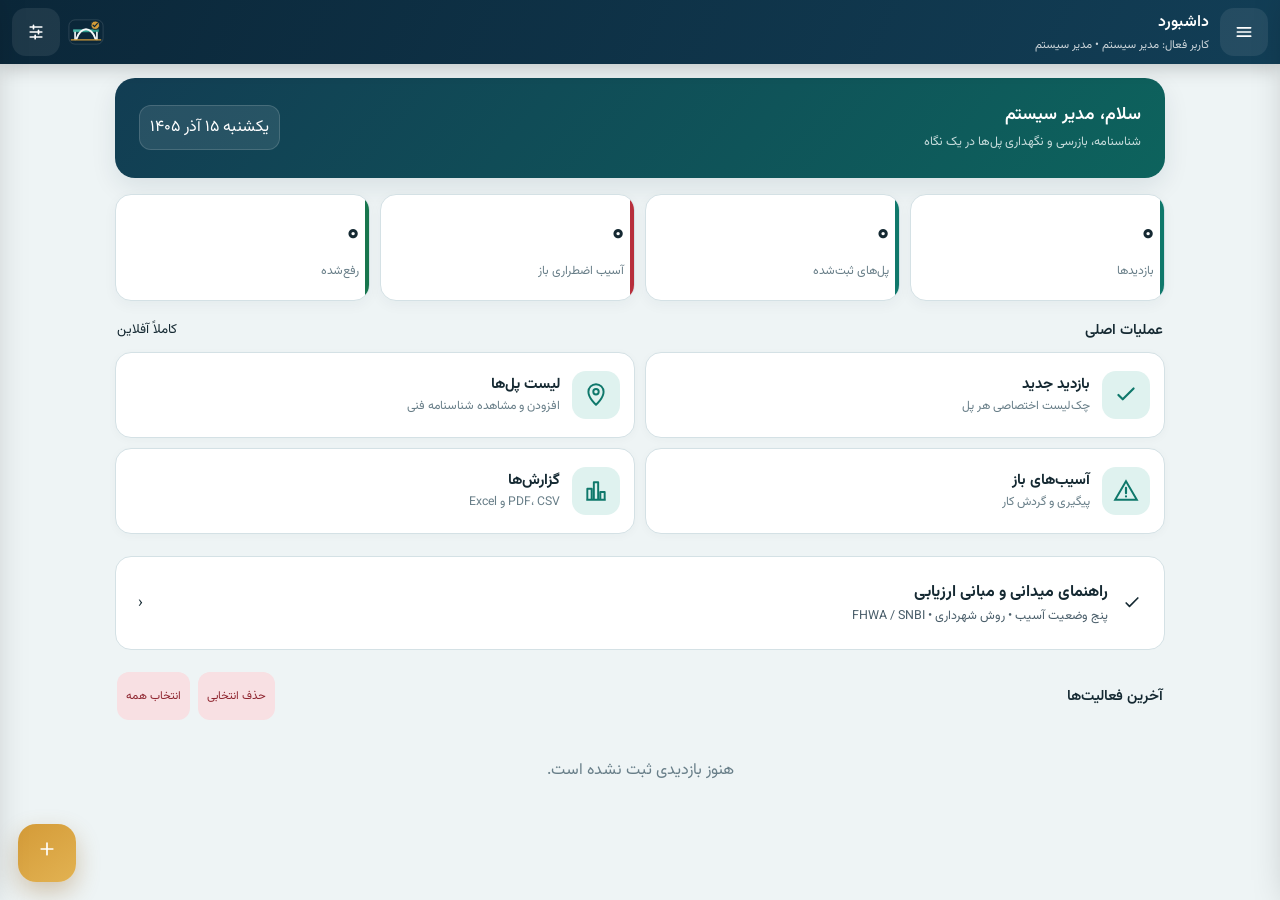
==== app/src/main/assets/index.html @ 645d4bb5 "Upgrade inspection scoring, preserve occurrence identity and add RTL engineering reports for v1.6.0" ====
<!doctype html>
<html lang="fa" dir="rtl">
<head>
<meta charset="utf-8"><meta name="viewport" content="width=device-width,initial-scale=1,viewport-fit=cover">
<meta http-equiv="Content-Security-Policy" content="default-src 'self' data: blob:; img-src 'self' data: blob: https://appassets.androidplatform.net; style-src 'self' 'unsafe-inline'; script-src 'self' 'unsafe-inline'; connect-src 'none'; object-src 'none'; base-uri 'none'; form-action 'none'">
<link rel="stylesheet" href="css/app.css">
<link rel="stylesheet" href="css/professional.css">
<title>بازرسی پل - Bridge Maintenance</title>

</head>
<body>
<div id="splash" aria-label="صفحه آغازین با پس‌زمینه پل ورسک"><div class="splash-inner"><img class="splash-logo" src="bridge_logo.svg" alt="نشان بازرسی پل"><div class="splash-title">سامانه نگهداری و بازرسی پل</div><div class="bridge-loader"></div><div class="powered">Powered By Daniyal Salimi</div><div class="powered-fa">دانیال سلیمی • سازنده و مالک نرم‌افزار</div></div></div>
<div class="app">
<header class="topbar"><button class="iconbtn" onclick="openDrawer('right')" aria-label="منوی اصلی"><svg class="ui-icon" aria-hidden="true"><use href="icons.svg#menu"></use></svg></button><div class="top-title"><b id="pageTitle">داشبورد</b><small id="activeUserLine">کاربر فعال: —</small></div><img class="logo-mini" src="bridge_logo.svg"><button class="iconbtn" onclick="openDrawer('left')" aria-label="ابزارها و تنظیمات"><svg class="ui-icon" aria-hidden="true"><use href="icons.svg#tools"></use></svg></button></header>
<main>
<section id="dashboard" class="page active">
 <div class="hero"><div class="hero-row"><div><h2 id="hello">سلام</h2><p>شناسنامه، بازرسی و نگهداری پل‌ها در یک نگاه</p></div><div class="date-chip" id="todayChip">—</div></div></div>
 <div class="grid4"><div class="stat"><div class="num" id="stIns">۰</div><small>بازدیدها</small></div><div class="stat"><div class="num" id="stBridges">۰</div><small>پل‌های ثبت‌شده</small></div><div class="stat danger"><div class="num" id="stCritical">۰</div><small>آسیب اضطراری باز</small></div><div class="stat ok"><div class="num" id="stResolved">۰</div><small>رفع‌شده</small></div></div>
 <div class="section-title"><h3>عملیات اصلی</h3><small>کاملاً آفلاین</small></div>
 <div class="quick">
  <button class="qcard" onclick="newInspection()"><div class="qicon"><svg class="ui-icon" aria-hidden="true"><use href="icons.svg#check"></use></svg></div><div><b>بازدید جدید</b><span>چک‌لیست اختصاصی هر پل</span></div></button>
  <button class="qcard" onclick="go('bridges')"><div class="qicon"><svg class="ui-icon" aria-hidden="true"><use href="icons.svg#pin"></use></svg></div><div><b>لیست پل‌ها</b><span>افزودن و مشاهده شناسنامه فنی</span></div></button>
  <button class="qcard" onclick="go('defects')"><div class="qicon"><svg class="ui-icon" aria-hidden="true"><use href="icons.svg#warning"></use></svg></div><div><b>آسیب‌های باز</b><span>پیگیری و گردش کار</span></div></button>
  <button class="qcard" onclick="go('reports')"><div class="qicon"><svg class="ui-icon" aria-hidden="true"><use href="icons.svg#chart"></use></svg></div><div><b>گزارش‌ها</b><span>PDF، CSV و Excel</span></div></button>
 </div>
 <button class="academy-entry" onclick="go('academy')"><svg class="ui-icon" aria-hidden="true"><use href="icons.svg#check"></use></svg><span><b>راهنمای میدانی و مبانی ارزیابی</b><small>پنج وضعیت آسیب • روش شهرداری • FHWA / SNBI</small></span><span aria-hidden="true">‹</span></button><div class="section-title"><h3>آخرین فعالیت‌ها</h3><div class="btnline"><button class="btn danger compact-btn" onclick="deleteSelected('recent')">حذف انتخابی</button><button class="btn danger compact-btn" onclick="selectAllRecords('recent')">انتخاب همه</button></div></div><div class="list" id="recentList"></div>
</section>

<section id="bridges" class="page"><div class="card"><div class="card-head"><b>لیست پل‌ها</b><span class="pill blue" id="bridgeCount">۰ پل</span></div><div class="card-body"><div class="searchbar"><input class="input" id="bridgeSearch" type="search" placeholder="جستجوی نام، کد، کاربری یا مشخصات فنی..." oninput="renderBridges()"><button class="btn primary" type="button" onclick="editBridge()">＋ افزودن پل</button><button class="btn" type="button" onclick="uploadBridgeFile()">آپلود فایل پل</button></div><div class="selection-bar"><button class="btn" onclick="selectAllRecords('bridges')">انتخاب همه</button><button class="btn danger" onclick="deleteSelected('bridges')">حذف انتخابی</button></div><div class="notice">فرم شناسنامه فنی دقیقاً از فایل «شناسنامه فنی پل - نشریه ۳۶۷» تولید شده و گزینه‌های منویی آن حفظ شده‌اند.</div></div></div><div id="bridgeList" class="bridge-list"></div></section>

<section id="bridgeForm" class="page"><div class="card"><div class="card-head"><b id="bridgeFormTitle">افزودن پل جدید</b><button class="btn" type="button" onclick="go('bridges')">بازگشت</button></div><div class="card-body"><div class="notice">سلول‌های منویی فایل مرجع به فهرست بازشو تبدیل شده‌اند. فیلدهای ستاره‌دار الزامی هستند.</div></div></div><div id="bridgeProfileSections"></div><details class="profile-section" open><summary><span>ثبت موقعیت پل</span><small>GPS یا ورود دستی</small></summary><div class="form-grid"><div class="field"><label>عرض جغرافیایی</label><input id="bridgeLatitude" type="number" step="any" inputmode="decimal" placeholder="35.689200"></div><div class="field"><label>طول جغرافیایی</label><input id="bridgeLongitude" type="number" step="any" inputmode="decimal" placeholder="51.389000"></div></div><div class="btnline"><button class="btn primary" type="button" onclick="captureBridgeLocation()">ثبت خودکار از GPS</button><button class="btn" type="button" onclick="clearBridgeLocation()">پاک کردن موقعیت</button></div><div id="bridgeLocationState" class="muted location-state">موقعیت ثبت نشده</div></details><div class="sticky-save"><button class="btn primary" type="button" onclick="saveBridge()">ذخیره شناسنامه پل</button><button class="btn" type="button" onclick="go('bridges')">انصراف</button></div></section>

<section id="inspectionForm" class="page">
 <div class="card"><div class="card-head"><b>مشخصات بازدید</b><span class="pill blue" id="inspectionNo">پیش‌نویس</span></div><div class="card-body">
  <div class="field bridge-selector-field"><label>انتخاب پل *</label><select id="inspectionBridge" onchange="handleInspectionBridgeChanged()"><option value="">— انتخاب پل —</option></select><small id="selectedBridgeSummary">ابتدا پل را انتخاب کنید تا چک‌لیست اختصاصی ساخته شود.</small></div>
  <div class="form-grid inspection-meta-grid">
   <div class="field"><label>تاریخ بازدید (شمسی)</label><button class="input" id="jdateBtn" onclick="openCalendar()">—</button><input type="hidden" id="gdate"></div>
   <div class="field"><label>نوع بازدید</label><select id="visitType"><option>بازدید چشمی مستمر</option><option>بازدید دوره‌ای شش‌ماهه خط و ابنیه</option><option>پس از خرابی</option><option>بازدید ویژه</option><option>بازدید روزانه</option></select></div>
   <div class="field"><label>شیفت</label><select id="shift"><option>روز</option><option>عصر</option><option>شب</option></select></div>
   <div class="field"><label>نام بازرس *</label><input id="inspectorName" type="text" maxlength="80" autocomplete="name" placeholder="نام و نام خانوادگی بازرس"></div>
  </div>
 </div></div>
 <div class="section-title"><h3>چک‌لیست تخصصی</h3><small>مشاهده، شواهد و ارزیابی قابل پیگیری</small></div>
 <div class="searchbar checklist-search"><div class="search-input-wrap"><svg class="ui-icon" aria-hidden="true"><use href="icons.svg#search"></use></svg><input class="input" id="checklistSearch" type="search" autocomplete="off" placeholder="جستجوی سریع عیب یا زیربخش..."></div><button class="btn" type="button" onclick="clearChecklistSearch()">پاک کردن</button></div><div class="checklist-tools"><button class="btn" type="button" onclick="markCurrentCategoryHealthy()">تأیید موارد سالم گروه باز</button><button class="btn" type="button" onclick="go('academy')">راهنمای ارزیابی</button></div><div id="inspectionValidation" class="callout urgent" tabindex="-1" role="alert" hidden></div><div id="checklistSearchState" class="muted checklist-search-state" aria-live="polite"></div><div id="scorePreview" aria-live="polite"></div><div id="checklistHost"></div>
 <details class="profile-section international-section"><summary><span>ارزیابی بین‌المللی FHWA / SNBI</span><small>۰ تا ۹ + تفسیر کیفی</small></summary><div class="card-body"><div class="callout">مستقل از امتیاز شهرداری؛ ثبت توسط ارزیاب و بر اساس شواهد. ارزیابی ناقص به‌عنوان سالم گزارش نمی‌شود.</div><div id="internationalForm"></div></div></details>
 <details class="profile-section"><summary><span>ارزیابی کمی عناصر؛ CS1 تا CS4</span><small>اختیاری • با مرجع عنصر</small></summary><div class="card-body"><p>مقدار کل و مقدار هر حالت را با یک واحد وارد کنید. چهار مقدار باید جمعاً برابر مقدار کل باشند.</p><div id="elementAssessments"></div><button class="btn" type="button" onclick="addElementAssessment()">افزودن عنصر</button></div></details>
 <div class="card"><div class="card-head"><b>نام و امضای بازرس</b></div><div class="card-body">
  <div class="notice">برای ثبت نهایی بازدید، نام دستی و امضای بازرس الزامی است.</div>
  <div class="btnline" style="margin-top:8px"><button class="btn primary" onclick="openSignature('inspector')"><svg class="ui-icon" aria-hidden="true"><use href="icons.svg#signature"></use></svg> ثبت امضای بازرس</button></div>
  <div class="btnline" style="margin-top:12px"><button class="btn primary" onclick="saveInspection(false)">ذخیره پیش‌نویس</button><button class="btn navy" onclick="saveInspection(true)">ثبت و نهایی‌سازی بازدید</button></div>
 </div></div>
</section>

<section id="drafts" class="page"><div class="searchbar"><input class="input" id="draftSearch" placeholder="جستجو در پیش‌نویس‌ها..." oninput="renderDrafts()"><button class="btn" onclick="selectAllRecords('drafts')">انتخاب همه</button><button class="btn danger" onclick="deleteSelected('drafts')">حذف</button></div><div id="draftList" class="list"></div></section>
<section id="inspections" class="page"><div class="searchbar"><input class="input" id="insSearch" placeholder="جستجو در بازدیدهای ثبت‌شده..." oninput="renderInspections()"><button class="btn" onclick="selectAllRecords('inspections')">انتخاب همه</button><button class="btn danger" onclick="deleteSelected('inspections')">حذف</button><button class="btn" onclick="exportHistoryZip()">ZIP سوابق</button></div><div id="inspectionList" class="list"></div></section>
<section id="defects" class="page"><div class="searchbar"><input class="input" id="defSearch" placeholder="جستجو در آسیب‌ها..." oninput="renderDefects()"><select id="defFilter" onchange="renderDefects()"><option value="open">باز</option><option value="critical">اضطراری</option><option value="all">همه</option></select><button class="btn" onclick="selectAllRecords('defects')">انتخاب همه</button><button class="btn danger" onclick="deleteSelected('defects')">حذف انتخابی</button></div><div id="defectList" class="list"></div></section>

<section id="reports" class="page"><div class="card"><div class="card-head"><b>گزارش‌های خروجی</b></div><div class="card-body"><div class="form-grid"><div class="field"><label>نوع بازه</label><select id="reportPeriod"><option value="day">روزانه</option><option value="month">ماهانه شمسی</option><option value="all">همه سوابق</option></select></div><div class="field"><label>تاریخ / ماه مبنا</label><button class="input" id="reportDateBtn" onclick="openCalendar('report')">—</button></div></div><div class="btnline" style="margin-top:10px"><button class="btn" onclick="exportReport('pdf')">PDF</button><button class="btn" onclick="exportReport('csv')">CSV</button><button class="btn" onclick="exportReport('xlsx')">Excel</button><button class="btn primary" onclick="exportReport('zip')">ZIP کامل</button></div><div class="notice" style="margin-top:12px">گزارش شامل شناسنامه، مشاهدات، امتیازها و پوشش بازرسی است. برای دریافت تصاویر همراه گزارش، ZIP کامل را انتخاب کنید. CSV قالب متنی است و اندازه و رنگ سلول ندارد.</div></div></div><div id="reportSummary"></div></section>
<section id="users" class="page"><div class="card"><div class="card-head"><b>کاربران و نقش‌ها</b><button class="btn" onclick="editUser()">＋ کاربر</button></div><div class="card-body"><div class="muted">نقش‌ها برای گردش کار محلی هستند؛ هیچ ادعای امنیت شبکه‌ای یا احراز هویت سروری ندارند.</div><div class="selection-bar"><button class="btn" onclick="selectAllRecords('users')">انتخاب همه</button><button class="btn danger" onclick="deleteSelected('users')">حذف انتخابی</button></div></div></div><div id="userList" class="list"></div></section>
<section id="master" class="page"><div class="card"><div class="card-head"><b>اطلاعات پایه و حدود فنی</b></div><div class="card-body"><div class="notice">آستانه‌های مهندسی فقط در صورت وجود منبع معتبر و تأیید سازمانی ثبت شوند. برنامه عدد فنی حدسی تولید نمی‌کند.</div><div id="masterList"></div></div></div></section>

<section id="academy" class="page"><div class="academy-hero"><span class="eyebrow">دفترچه همراه بازرس • ۱.۶.۰</span><h2>از مشاهده تا تصمیم آگاهانه</h2><p>راهنمای میدانی، معنای امتیازها و مستندات مهندسی؛ همیشه آفلاین در دسترس.</p></div><label class="academy-search">جستجو در راهنمای مهندسی<input id="academySearch" type="search" placeholder="مثلاً ع.ا.ب، ترک، امتیاز یا عکس" oninput="renderAcademy()"></label><div id="academyLessons"></div><details class="lesson"><summary><b>منابع و نسخه روش</b></summary><div class="lesson-body"><p>منبع محلی: VELAYAT.xlsx، برگه Ins. Form. روش نرم‌افزار: ۱.۶.۰. نشانی‌ها برای مراجعه و کنترل منبع ارائه شده‌اند؛ جزوه بدون اینترنت قابل استفاده است.</p><ul id="academyReferences"></ul></div></details></section>
<section id="guide" class="page">
 <div class="card"><div class="card-head"><b>راهنمای استفاده</b><span class="pill blue">راهنمای سریع و کامل</span></div><div class="card-body"><div class="notice">این راهنما برای کاربر تازه‌کار نوشته شده است. هر بخش را باز کنید؛ مراحل به ترتیب عملی توضیح داده شده‌اند.</div></div></div>
 <div class="guide-list">
  <details class="guide-item" open><summary>۱. شروع کار و کاربر فعال</summary><div><p>از منوی ابزارها وارد «کاربران و نقش‌ها» شوید. کاربر را بسازید، نقش او را تعیین کنید و با «فعال کردن» مشخص کنید ثبت‌های بعدی به نام چه کسی انجام شود.</p><p>قبل از اولین استفاده، از تنظیمات نام سازمان و واحد را کنترل کنید.</p></div></details>
  <details class="guide-item"><summary>۲. ثبت شناسنامه پل</summary><div><p>از «لیست پل‌ها» گزینه «افزودن پل» را بزنید. فیلدها و گزینه‌های بازشو از فایل شناسنامه فنی نشریه ۳۶۷ ساخته شده‌اند.</p><p>موقعیت پل را می‌توانید از GPS دستگاه بگیرید یا عرض و طول جغرافیایی را دستی وارد کنید.</p></div></details>
  <details class="guide-item"><summary>۳. ثبت بازدید جدید</summary><div><p>«بازدید جدید» را بزنید و در نخستین فیلد پل موردنظر را انتخاب کنید. چک‌لیست بر اساس کاربری، سیستم سازه‌ای، مصالح و اجزای ثبت‌شده همان پل ساخته می‌شود؛ انتخاب‌نکردن شدت به معنی بررسی‌نشدن است.</p><p>گروه‌های چک‌لیست در حالت پیش‌فرض بسته هستند. فلش هر گروه را بزنید تا باز یا بسته شود.</p></div></details>
  <details class="guide-item"><summary>۴. ثبت GPS محل خرابی</summary><div><p>در هر رخداد دکمه «ثبت لوکیشن» را بزنید. بار اول Android مجوز موقعیت مکانی می‌خواهد. برای دقت بهتر، Location/GPS گوشی روشن و فضای دید آسمان مناسب باشد.</p><p>برنامه طول و عرض جغرافیایی، دقت، زمان ثبت و منبع موقعیت را نگه می‌دارد. اگر دقت پایین باشد در همان کارت مشخص می‌شود؛ می‌توانید دوباره ثبت کنید یا لوکیشن را پاک کنید. مختصات دستی ساخته یا حدس زده نمی‌شود.</p></div></details>
  <details class="guide-item"><summary>۵. عکس‌ها و پیوست‌ها</summary><div><p>برای هر رخداد می‌توانید از دوربین عکس بگیرید یا تصویر موجود را انتخاب کنید. تصاویر هر رخداد مستقل‌اند. در خروجی ZIP، عکس‌ها بر اساس بازدید و کد رخداد دسته‌بندی می‌شوند.</p></div></details>
  <details class="guide-item"><summary>۶. نام و امضای بازرس</summary><div><p>نام و نام خانوادگی بازرس را دستی در فیلد «نام بازرس» وارد کنید؛ همین نام در مشخصات گزارش و پیوست امضا استفاده می‌شود و مستقل از نقش کاربر فعال است. سپس «امضای بازرس» را بزنید و روی کادر سفید امضا کنید. با «ثبت امضا»، تصویر PNG امضا با نام امضاکننده و تاریخ به بازدید پیوست می‌شود و در بسته ZIP داخل پوشه «امضا» قرار می‌گیرد.</p></div></details>
  <details class="guide-item"><summary>۷. پیش‌نویس و نهایی‌سازی</summary><div><p>برای ادامه در زمان دیگر «ذخیره پیش‌نویس» را بزنید. پیش‌نویس قابل ویرایش است. هنگام نهایی‌سازی، آسیب‌های دارای سطح بالاتر از «ندارد» وارد گردش کار پیگیری می‌شوند.</p><p>نام دستی و امضای بازرس برای ثبت نهایی الزامی‌اند. اقدام اصلاحی و مسئول آن بعداً و مستقل از فرم بازدید، در گردش کار آسیب ثبت می‌شود. نهایی‌سازی به‌صورت تراکنشی انجام می‌شود تا ثبت ناقص ایجاد نشود.</p></div></details>
  <details class="guide-item"><summary>۸. سوابق، عیوب و گردش کار</summary><div><p>در «سوابق بازدید» جزئیات هر بازدید، PDF و ZIP همان بازدید در دسترس است. در «عیوب و اقدامات اصلاحی» وضعیت عیب، مسئول، نتیجه تعمیر و عکس بعد از تعمیر را ثبت کنید.</p></div></details>
  <details class="guide-item"><summary>۹. گزارش PDF، Excel، CSV و ZIP</summary><div><p>در «گزارش‌ها» بازه روزانه، ماهانه یا همه سوابق را انتخاب کنید. صفحه/شیت اول «مشخصات گزارش» شامل نام گزارش، تاریخ، بازرس دستی، سازمان و شمار آسیب‌هاست؛ بخش بعد «مشخصات پل» و موقعیت GPS پل را نشان می‌دهد. ستون گزارش، بازرس و GPS پل در جدول چک‌لیست تکرار نمی‌شوند.</p><p>موارد چک‌لیست بر اساس گروه مرتب‌اند؛ نام گروه یک‌بار و موارد زیر آن نمایش داده می‌شوند. ZIP کامل علاوه بر گزارش‌ها، JSON پل‌ها و بازدیدها و پوشه‌های عکس و امضا را نگه می‌دارد. لینک نام تصویر در Excel به مسیر نسبی همان عکس در بسته ZIP اشاره می‌کند.</p></div></details>
  <details class="guide-item"><summary>۱۰. منطق چک‌لیست پویا</summary><div><p>برای پل راه، نوع روسازی ثبت‌شده تعیین می‌کند موارد آسفالتی، بتنی یا عمومی کدام‌اند. برای پل راه‌آهن، موارد ریل و هندسه خط نمایش داده می‌شوند؛ بالاست فقط برای خط بالاستی و بست مستقیم فقط برای خطِ متصل مستقیم به عرشه می‌آید.</p><p>وجود هر جزء نیز مستقل کنترل می‌شود؛ برای نمونه اگر نرده یا پیاده‌رو «وجود ندارد» باشد، موارد همان جزء حذف می‌شوند. خرابی‌های مصالح برای عضو مربوط ساخته می‌شوند؛ مانند خرابی بتن پایه و خرابی فولاد تیرها، بدون نمایش دستهٔ مصالح نامرتبط.</p></div></details>
  <details class="guide-item"><summary>۱۱. پشتیبان‌گیری و بازیابی</summary><div><p>در تنظیمات ← «داده و پشتیبان»، پشتیبان کامل بسازید. بسته شامل داده‌ها، کاربران، تنظیمات، بازدیدها، عکس‌ها و امضاهاست.</p><p>برای بازیابی، فایل ZIP را انتخاب کنید. برنامه قبل از تغییر داده‌ها، ساختار و checksumها را کنترل می‌کند، خلاصه نشان می‌دهد و یک پشتیبان ایمنی از وضعیت فعلی می‌سازد. در صورت خطا، داده فعلی نباید با بسته ناقص جایگزین شود.</p></div></details>
  <details class="guide-item"><summary>۱۲. تنظیمات ظاهر و حالت شب</summary><div><p>از «نمایش و ظاهر» حالت روز/شب، فونت‌ها، اندازه متن، تراکم، کنتراست و سایر گزینه‌ها را تنظیم کنید. اگر خوانایی اولویت دارد، پیش‌تنظیم «خوانایی بالا» مناسب است.</p></div></details>
  <details class="guide-item"><summary>۱۳. نکات ایمنی داده و خطایابی</summary><div><p>قبل از بازیابی یا تغییر عمده، یک Backup جدید بگیرید. اگر GPS پاسخ نداد، مجوز Location و روشن بودن سرویس موقعیت را بررسی کنید. اگر دوربین لغو شود، پیش‌نویس باید باقی بماند.</p><p>این برنامه آفلاین طراحی شده و دسترسی اینترنت زمان اجرا ندارد. چک‌لیست کمک‌یار بازرسی چشمی است و جایگزین قضاوت مهندس واجدصلاحیت، آزمایش تکمیلی یا دستورالعمل مصوب مالک پل نیست.</p></div></details>
 </div>
</section>
<section id="settings" class="page"><div class="settings-nav"><button onclick="showSettingsPanel('appearance')">نمایش و ظاهر</button><button onclick="showSettingsPanel('organization')">سازمان</button><button onclick="showSettingsPanel('data')">داده و پشتیبان</button><button onclick="showSettingsPanel('about')">درباره برنامه</button></div>
<div id="settingsAppearance" class="settings-panel active"><div class="card"><div class="card-head"><b>تنظیمات ظاهری</b><span class="pill blue">پیشنهادی</span></div><div class="card-body">
  <div class="form-grid">
   <div class="field"><label>حالت</label><select id="themeMode" data-appearance onchange="appearanceChanged()"><option value="day">روز</option><option value="night">شب</option></select></div>
   <div class="field"><label>پیش‌تنظیم</label><select id="appearancePreset" onchange="applyAppearancePreset(this.value)"><option value="recommended">پیشنهادی</option><option value="readable">خوانایی بالا</option><option value="compact">فشرده</option><option value="custom">سفارشی</option></select></div>
   <div class="field"><label>فونت متن عمومی</label><select id="fontMain" data-appearance onchange="appearanceChanged()"><option value="noto-sans">Noto Sans Arabic</option><option value="vazirmatn">Vazirmatn</option><option value="noto-naskh">Noto Naskh Arabic</option></select></div>
   <div class="field"><label>فونت عنوان‌ها</label><select id="fontTitle" data-appearance onchange="appearanceChanged()"><option value="noto-sans">Noto Sans Arabic</option><option value="vazirmatn">Vazirmatn</option><option value="noto-naskh">Noto Naskh Arabic</option></select></div>
   <div class="field"><label>فونت برچسب فیلدها</label><select id="fontLabel" data-appearance onchange="appearanceChanged()"><option value="noto-sans">Noto Sans Arabic</option><option value="vazirmatn">Vazirmatn</option><option value="noto-naskh">Noto Naskh Arabic</option></select></div>
   <div class="field"><label>فونت متن فیلدها</label><select id="fontInput" data-appearance onchange="appearanceChanged()"><option value="noto-sans">Noto Sans Arabic</option><option value="vazirmatn">Vazirmatn</option><option value="noto-naskh">Noto Naskh Arabic</option></select></div>
   <div class="field"><label>فونت جداول</label><select id="fontTable" data-appearance onchange="appearanceChanged()"><option value="noto-sans">Noto Sans Arabic</option><option value="vazirmatn">Vazirmatn</option><option value="noto-naskh">Noto Naskh Arabic</option></select></div>
   <div class="field"><label>اندازه متن</label><select id="textSize" data-appearance onchange="appearanceChanged()"><option value="xs">خیلی کوچک</option><option value="s">کوچک</option><option value="m">استاندارد</option><option value="l">بزرگ</option><option value="xl">خیلی بزرگ</option></select></div>
   <div class="field"><label>وزن متن عمومی</label><select id="bodyWeight" data-appearance onchange="appearanceChanged()"><option value="400">معمولی</option><option value="500">متوسط</option><option value="600">پررنگ</option></select></div>
   <div class="field"><label>وزن عنوان‌ها</label><select id="headingWeight" data-appearance onchange="appearanceChanged()"><option value="500">معمولی</option><option value="600">متوسط</option><option value="700">پررنگ</option></select></div>
   <div class="field"><label>تراکم رابط</label><select id="uiDensity" data-appearance onchange="appearanceChanged()"><option value="compact">فشرده</option><option value="standard">استاندارد</option><option value="large">درشت</option></select></div>
   <div class="field"><label>اندازه کنترل‌ها</label><select id="controlSize" data-appearance onchange="appearanceChanged()"><option value="standard">استاندارد</option><option value="large">درشت</option></select></div>
   <div class="field"><label>سبک گوشه‌ها</label><select id="cornerStyle" data-appearance onchange="appearanceChanged()"><option value="low">کم</option><option value="standard">استاندارد</option><option value="round">گرد</option></select></div>
   <div class="field"><label>انیمیشن رابط</label><select id="animationMode" data-appearance onchange="appearanceChanged()"><option value="full">کامل</option><option value="reduced">کاهش‌یافته</option><option value="off">خاموش</option></select></div>
   <div class="field"><label>کنتراست</label><select id="contrastMode" data-appearance onchange="appearanceChanged()"><option value="standard">استاندارد</option><option value="high">زیاد</option></select></div>
   <div class="field"><label>رنگ تأکیدی</label><select id="accentPalette" data-appearance onchange="appearanceChanged()"><option value="engineering-teal">فیروزه‌ای مهندسی</option><option value="blue">آبی</option><option value="green">سبز</option><option value="slate-blue">خاکستری-آبی</option></select></div>
   <div class="field"><label>اندازه برچسب نقشه</label><select id="mapLabelScale" data-appearance onchange="appearanceChanged()"><option value="0.9">کوچک</option><option value="1">استاندارد</option><option value="1.15">بزرگ</option></select></div>
  </div>
  <div class="appearance-preview" id="appearancePreview" aria-live="polite"><div class="preview-title">نمونه عنوان</div><p>نمونه متن عمومی برای بررسی خوانایی در محیط کار.</p><label>برچسب فیلد</label><input value="نمونه مقدار" readonly><div class="preview-actions"><button class="btn primary" type="button">دکمه نمونه</button><span class="severity-badge sev-critical">اضطراری</span></div></div>
  <div class="btnline"><button class="btn primary" type="button" onclick="saveSettings()">ذخیره تنظیمات</button><button class="btn" type="button" onclick="resetAppearance()">بازنشانی تنظیمات ظاهری</button></div>
 </div></div>
</div>
<div id="settingsOrganization" class="settings-panel"><div class="card"><div class="card-head"><b>سازمان</b></div><div class="card-body"><div class="field"><label>نام سازمان / اداره برای سربرگ گزارش</label><input id="orgName" value="شرکت مهندسین مشاور هگزا"></div><div class="field"><label>واحد / اداره کل</label><input id="unitName"></div><div class="field"><label>نمایش تاریخ میلادی در جزئیات</label><select id="showGregorian"><option value="yes">بله</option><option value="no">خیر</option></select></div><button class="btn primary" type="button" onclick="saveSettings()">ذخیره تنظیمات</button></div></div></div>
<div id="settingsData" class="settings-panel"><div class="card"><div class="card-head"><b>داده و پشتیبان</b></div><div class="card-body"><div class="muted">پشتیبان کامل شامل داده ساختاریافته و فایل‌های رسانه‌ای است. فایل پشتیبان ابتدا اعتبارسنجی و خلاصه می‌شود؛ پس از تأیید شما، یک پشتیبان ایمنی ساخته و بازیابی تراکنشی انجام می‌شود.</div><div class="btnline" style="margin-top:12px"><button class="btn" onclick="backupAll()">ایجاد پشتیبان کامل</button><button class="btn" onclick="restoreBackup()">بازیابی پشتیبان</button></div><div id="backupStatus" class="backup-status muted" aria-live="polite">برای اطمینان، پشتیبان‌ها را خارج از گوشی نیز نگهداری کنید.</div></div></div></div>
<div id="settingsAbout" class="settings-panel"><div class="card"><div class="card-head"><b>درباره برنامه و اطلاعات فنی</b></div><div class="card-body"><div class="about-owner"><b>Powered By Daniyal Salimi</b><span>طراحی و ساخت: دانیال سلیمی</span><small>حقوق انحصاری نرم‌افزار متعلق به سازنده است.</small></div><div class="divider"></div><div class="muted">نسخه آفلاین • بدون مجوز اینترنت • پایگاه داده محلی</div><div class="divider"></div><div id="appVersion" class="muted">—</div></div></div></div>
</section>
</main>
<button class="fab" onclick="newInspection()" aria-label="بازدید جدید"><svg class="ui-icon" aria-hidden="true"><use href="icons.svg#plus"></use></svg></button>
</div>

<div class="scrim" id="scrim" onclick="closeDrawers()"></div>
<aside class="drawer right" id="rightDrawer"><div class="drawer-head"><img src="bridge_logo.svg"><b>سامانه نگهداری و بازرسی پل</b><small id="drawerUser">کاربر فعال</small></div><div class="menu" id="mainMenu">
<button onclick="go('dashboard')"><span class="mi"><svg class="ui-icon" aria-hidden="true"><use href="icons.svg#home"></use></svg></span>داشبورد</button><button onclick="go('bridges')"><span class="mi"><svg class="ui-icon" aria-hidden="true"><use href="icons.svg#pin"></use></svg></span>لیست پل‌ها</button><button onclick="newInspection()"><span class="mi"><svg class="ui-icon" aria-hidden="true"><use href="icons.svg#check"></use></svg></span>بازدید جدید</button><button onclick="go('drafts')"><span class="mi"><svg class="ui-icon" aria-hidden="true"><use href="icons.svg#report"></use></svg></span>پیش‌نویس‌ها</button><button onclick="go('inspections')"><span class="mi"><svg class="ui-icon" aria-hidden="true"><use href="icons.svg#report"></use></svg></span>بازدیدهای ثبت‌شده</button><button onclick="go('defects')"><span class="mi"><svg class="ui-icon" aria-hidden="true"><use href="icons.svg#warning"></use></svg></span>آسیب‌ها و اقدامات اصلاحی</button><button onclick="go('reports')"><span class="mi"><svg class="ui-icon" aria-hidden="true"><use href="icons.svg#chart"></use></svg></span>گزارش‌ها</button></div></aside>
<aside class="drawer left" id="leftDrawer"><div class="drawer-head"><b>ابزارها و تنظیمات</b><small>مدیریت آفلاین سامانه</small></div><div class="menu"><button onclick="go('users')"><span class="mi"><svg class="ui-icon" aria-hidden="true"><use href="icons.svg#users"></use></svg></span>کاربران و نقش‌ها</button><button onclick="go('master')"><span class="mi"><svg class="ui-icon" aria-hidden="true"><use href="icons.svg#settings"></use></svg></span>اطلاعات پایه و حدود فنی</button><button onclick="go('settings')"><span class="mi"><svg class="ui-icon" aria-hidden="true"><use href="icons.svg#tools"></use></svg></span>تنظیمات</button><button onclick="go('academy')"><span class="mi"><svg class="ui-icon" aria-hidden="true"><use href="icons.svg#check"></use></svg></span>راهنمای میدانی و امتیازدهی</button><button onclick="go('guide')"><span class="mi"><svg class="ui-icon" aria-hidden="true"><use href="icons.svg#check"></use></svg></span>راهنمای استفاده</button><button onclick="backupAll()"><span class="mi"><svg class="ui-icon" aria-hidden="true"><use href="icons.svg#backup"></use></svg></span>پشتیبان‌گیری</button></div></aside>

<div class="modal" id="calendarModal"><div class="sheet" data-swipe-sheet="bottom"><div class="sheetbar"></div><div class="calendar-head"><button class="btn" onclick="calMove(-1)">‹</button><b id="calTitle">—</b><button class="btn" onclick="calMove(1)">›</button></div><div class="cal-grid" id="calGrid"></div><div class="btnline" style="margin-top:10px"><button class="btn" onclick="closeModal('calendarModal')">انصراف</button><button class="btn primary" onclick="calToday()">امروز</button></div></div></div>
<div class="modal" id="signatureModal"><div class="sheet" data-swipe-sheet="bottom"><div class="sheetbar"></div><h3>امضای دستی</h3><canvas id="signatureCanvas" class="signature"></canvas><div class="btnline" style="margin-top:10px"><button class="btn" onclick="clearSignature()">پاک کردن</button><button class="btn primary" onclick="saveSignature()">ثبت امضا</button></div></div></div>
<div class="modal" id="annotateModal"><div class="sheet" data-swipe-sheet="bottom"><div class="sheetbar"></div><h3>علامت‌گذاری روی تصویر</h3><canvas id="annotateCanvas" class="annotate"></canvas><div class="btnline" style="margin-top:10px"><button class="btn" onclick="closeModal('annotateModal')">انصراف</button><button class="btn primary" onclick="saveAnnotatedPhoto()">ذخیره تصویر</button></div></div></div>
<div class="modal" id="genericModal"><div class="sheet" data-swipe-sheet="bottom"><div class="sheetbar"></div><h3 id="genericTitle"></h3><div id="genericBody"></div><div id="genericActions" class="btnline" style="margin-top:12px"></div></div></div>
<div class="toast" id="toast"></div>

<script src="js/bridge.js"></script>
<script src="js/severity.js"></script>
<script src="js/search.js"></script>
<script src="data/bridge-profile-schema.js"></script>
<script src="data/municipal-catalog.js"></script>
<script src="js/scoring.js"></script>
<script src="data/bridge-checklists.js"></script>
<script src="js/locations.js"></script>
<script src="js/app-core.js"></script>
<script src="js/navigation.js"></script>
<script src="js/bridges.js"></script>
<script src="js/photos.js"></script>
<script src="js/reports.js"></script>
<script src="js/backup.js"></script>
<script src="js/appearance.js"></script>
<script src="js/gestures.js"></script>
<script src="js/engineering.js"></script>

</body></html>
---- app/src/main/assets/css/app.css ----
@font-face{font-family:"Noto Sans Arabic";src:url("../fonts/NotoSansArabic.ttf") format("truetype");font-weight:100 900;font-display:swap}
@font-face{font-family:"Vazirmatn";src:url("../fonts/Vazirmatn.ttf") format("truetype");font-weight:100 900;font-display:swap}
@font-face{font-family:"Noto Naskh Arabic";src:url("../fonts/NotoNaskhArabic.ttf") format("truetype");font-weight:400 700;font-display:swap}
:root{--bg:#eef4f5;--card:#fff;--text:#152932;--muted:#687e88;--line:#d4e1e5;--navy:#0b2739;--navy2:#123e56;--teal:#0f786b;--teal2:#22a08d;--gold:#d49b38;--red:#b72f3c;--orange:#cc6c27;--green:#17754d;--shadow:0 9px 26px #092b3b18;--font-main:"Noto Sans Arabic",Tahoma,Arial,sans-serif;--font-title:var(--font-main);--font-label:var(--font-main);--font-input:var(--font-main);--font-table:var(--font-main);--text-scale:1;--body-weight:400;--heading-weight:650;--density-scale:1;--control-min:48px;--radius-user:16px;--map-label-scale:1;--accent:var(--teal);--accent2:var(--teal2);--focus-ring:0 0 0 3px #22a08d35}
*{box-sizing:border-box;-webkit-tap-highlight-color:transparent}html,body{margin:0;width:100%;height:100%;overflow:hidden;background:var(--bg);color:var(--text);font-family:var(--font-main);font-size:calc(16px * var(--text-scale));font-weight:var(--body-weight);overscroll-behavior:none}button,input,select,textarea{font:inherit;color:inherit}button{cursor:pointer}h1,h2,h3,h4,.top-title b,.card-head b,.preview-title{font-family:var(--font-title);font-weight:var(--heading-weight)}
body[data-theme="night"],body.dark{--bg:#09151d;--card:#112630;--text:#eef5f6;--muted:#a5b6bd;--line:#294752;--navy:#061b28;--navy2:#103448;--teal:#36ad9d;--teal2:#5ec8b8;--shadow:0 10px 30px #0005}body[data-contrast="high"]{--muted:color-mix(in srgb,var(--text) 78%,var(--bg));--line:color-mix(in srgb,var(--text) 35%,var(--bg))}
#splash{position:fixed;inset:0;z-index:1000;display:flex;align-items:center;justify-content:center;background:#061725 url('../veresk_loading.jpg') center/cover no-repeat;transition:opacity .32s,visibility .32s}#splash:after{content:"";position:absolute;inset:0;background:linear-gradient(180deg,#06172580 0%,#0b344163 40%,#03121ee8 100%)}.splash-inner{position:relative;z-index:1;text-align:center;color:#fff;padding:28px 24px;border:1px solid #ffffff40;border-radius:26px;background:#071d2bb8;box-shadow:0 20px 55px #020b12aa;backdrop-filter:blur(5px)}.splash-logo{width:108px;height:90px;filter:drop-shadow(0 4px 12px #0008)}.splash-title{font-size:1.2rem;font-weight:800;margin-top:14px}.bridge-loader{width:210px;height:4px;background:#ffffff30;margin:22px auto 0;border-radius:5px;overflow:hidden}.bridge-loader:after{content:"";display:block;width:72px;height:100%;background:var(--gold);animation:bridge-progress 1.2s infinite ease-in-out}@keyframes bridge-progress{from{transform:translateX(210px)}to{transform:translateX(-72px)}}.powered{margin-top:18px;font:700 13px Arial,sans-serif;letter-spacing:.25px}.powered-fa{margin-top:7px;font-size:11px;color:#dbeaf0}.about-owner{display:grid;gap:6px;padding:15px;border-radius:16px;background:linear-gradient(135deg,#123e56,#1c7777);color:#fff}.about-owner b{font:700 15px Arial,sans-serif}.about-owner small{color:#d9edf0}
.app{height:100%;display:flex;flex-direction:column}.topbar{min-height:64px;background:linear-gradient(115deg,var(--navy),var(--navy2));color:#fff;display:flex;align-items:center;padding:8px max(12px,env(safe-area-inset-left));box-shadow:0 4px 18px #0003;z-index:20}.iconbtn{width:48px;height:48px;border:0;border-radius:14px;background:#ffffff14;color:#fff;display:grid;place-items:center}.top-title{flex:1;min-width:0;padding:0 11px}.top-title b{display:block}.top-title small{display:block;font-size:.72rem;opacity:.78;overflow:hidden;text-overflow:ellipsis;white-space:nowrap}.logo-mini{width:42px;height:42px;object-fit:contain;margin-inline:7px}main{flex:1;overflow:auto;padding:14px 14px calc(96px + env(safe-area-inset-bottom));scroll-behavior:smooth;touch-action:pan-y}.page{display:none}.page.active{display:block;animation:pageIn .2s ease}@keyframes pageIn{from{opacity:.25;transform:translateY(6px)}to{opacity:1;transform:none}}
.hero{background:linear-gradient(135deg,var(--navy2),var(--accent));color:#fff;border-radius:22px;padding:17px;box-shadow:var(--shadow)}.hero-row,.card-head,.section-title,.calendar-head,.region-profile-head{display:flex;align-items:center;justify-content:space-between;gap:10px}.hero h2{margin:0 0 4px;font-size:1.1rem}.hero p{margin:0;font-size:.78rem;opacity:.86}.date-chip{padding:8px 10px;border-radius:12px;background:#ffffff18;border:1px solid #ffffff25;white-space:nowrap}.grid4{display:grid;grid-template-columns:repeat(4,1fr);gap:9px;margin-top:12px}.stat{position:relative;overflow:hidden;background:var(--card);border:1px solid var(--line);border-radius:15px;padding:12px;box-shadow:0 4px 14px #082b3d0b}.stat:before{content:"";position:absolute;right:0;top:0;bottom:0;width:4px;background:var(--accent)}.stat.warn:before{background:var(--gold)}.stat.danger:before{background:var(--red)}.stat.ok:before{background:var(--green)}.stat .num{font-size:1.35rem;font-weight:850}.stat small,.muted{color:var(--muted);font-size:.75rem}.section-title{margin:17px 2px 9px}.section-title h3{margin:0;font-size:.92rem}.quick{display:grid;grid-template-columns:repeat(2,1fr);gap:10px}.qcard{border:1px solid var(--line);background:var(--card);color:var(--text);border-radius:var(--radius-user);padding:15px;display:flex;align-items:center;gap:12px;text-align:right;box-shadow:var(--shadow)}.qicon{width:48px;height:48px;flex:none;border-radius:14px;background:#dff2ef;color:var(--accent);display:grid;place-items:center}.qcard b{display:block}.qcard span{display:block;color:var(--muted);font-size:.72rem}.ui-icon{width:1.25em;height:1.25em;color:currentColor;vertical-align:-.18em}.qicon .ui-icon{width:26px;height:26px}.mi .ui-icon{width:21px;height:21px}
.card{background:var(--card);border:1px solid var(--line);border-radius:var(--radius-user);margin-bottom:12px;overflow:hidden;box-shadow:0 4px 18px #082b3d0c}.card-head{padding:13px 14px;border-bottom:1px solid var(--line)}.card-body{padding:calc(14px * var(--density-scale))}.form-grid{display:grid;grid-template-columns:1fr 1fr;gap:calc(10px * var(--density-scale))}.field{margin-bottom:calc(9px * var(--density-scale))}.field label,.appearance-preview label{display:block;font-family:var(--font-label);font-size:max(.72rem,11px);color:var(--muted);margin:0 2px 5px}.input,input,select,textarea{width:100%;min-height:var(--control-min);border:1px solid var(--line);background:var(--card);border-radius:12px;padding:10px 11px;outline:none;font-family:var(--font-input)}textarea{min-height:80px;resize:vertical}.input:focus,input:focus,select:focus,textarea:focus{border-color:var(--accent2);box-shadow:var(--focus-ring)}.btn{min-height:48px;border:0;border-radius:12px;padding:10px 14px;background:#e5edef;color:var(--text)}.btn.primary{background:linear-gradient(135deg,var(--accent),var(--accent2));color:#fff}.btn.navy{background:var(--navy2);color:#fff}.btn.danger{background:#f8e0e3;color:#8f2630}.btn.gold{background:#fff0ce;color:#795700}.btnline{display:flex;gap:8px;flex-wrap:wrap}.full{width:100%}.notice{padding:11px 12px;border:1px solid color-mix(in srgb,var(--gold) 55%,var(--line));background:color-mix(in srgb,var(--gold) 12%,var(--card));border-radius:12px;font-size:.78rem;line-height:1.8}.divider{height:1px;background:var(--line);margin:12px 0}
.list{display:grid;gap:8px}.listitem,.rolebox{background:var(--card);border:1px solid var(--line);border-radius:14px;padding:11px}.listitem{display:flex;align-items:center;gap:10px}.listmain{flex:1;min-width:0}.listmain b{display:block;overflow:hidden;text-overflow:ellipsis;white-space:nowrap;font-size:.85rem}.listmain small{font-size:.72rem;color:var(--muted)}.pill,.severity-badge{display:inline-block;border-radius:999px;padding:4px 8px;border:1px solid var(--line);font-size:.68rem}.pill.blue{background:#e4eef7;color:#25577d}.pill.red,.sev-critical{background:#fbe4e7;color:#982a35;border-color:#e8adb4}.pill.green,.sev-normal{background:#e2f3e9;color:#176b47}.pill.gold,.sev-mild{background:#fff0d3;color:#7e5b00}.sev-medium{background:#fff0df;color:#9a531b}.sev-severe{background:#fbe4da;color:#a84d27}.empty{text-align:center;color:var(--muted);padding:28px 12px}.searchbar{display:flex;gap:8px;margin-bottom:10px}.searchbar .input{flex:1}.search-input-wrap{position:relative;display:flex;align-items:center;flex:1;min-width:0}.search-input-wrap>.ui-icon{position:absolute;right:12px;z-index:1;color:var(--muted);pointer-events:none}.search-input-wrap>.input{padding-right:40px}.checklist-search{position:sticky;top:-2px;z-index:8;background:var(--bg);padding-block:6px}.checklist-search-state{min-height:1.2em;margin:-5px 4px 8px}
.drawer{position:fixed;top:0;bottom:0;width:min(84vw,340px);background:var(--card);z-index:100;box-shadow:0 0 40px #0005;transition:transform .26s cubic-bezier(.2,.8,.2,1);overflow:auto;will-change:transform}.drawer.right{right:0;transform:translateX(105%)}.drawer.left{left:0;transform:translateX(-105%)}.drawer.open{transform:none}.scrim{position:fixed;inset:0;z-index:90;background:#06131f88;opacity:0;pointer-events:none;transition:opacity .2s}.scrim.open{opacity:1;pointer-events:auto}.drawer-head{background:linear-gradient(140deg,var(--navy),var(--navy2));color:#fff;padding:24px 16px 16px}.drawer-head img{width:62px}.drawer-head b,.drawer-head small{display:block}.drawer-head small{opacity:.75}.menu{padding:9px}.menu button{width:100%;min-height:48px;border:0;border-radius:11px;background:transparent;color:var(--text);text-align:right;padding:11px;display:flex;align-items:center;gap:9px}.menu button:active,.menu button.active{background:#deefec;color:var(--accent)}.mi{width:27px;display:grid;place-items:center}.fab{position:fixed;left:max(18px,env(safe-area-inset-left));bottom:max(18px,env(safe-area-inset-bottom));width:58px;height:58px;border:0;border-radius:18px;background:linear-gradient(145deg,var(--gold),#e2b252);color:#fff;box-shadow:0 10px 24px #95622055;z-index:30}
.modal{position:fixed;top:var(--bridge-viewport-top,0px);right:0;bottom:auto;left:0;height:var(--bridge-viewport-height,100vh);z-index:300;background:#06131faa;display:none;align-items:flex-end;justify-content:center}.modal.open{display:flex}.sheet{width:100%;max-width:720px;max-height:92%;overflow:auto;background:var(--card);border-radius:24px 24px 0 0;padding:16px;will-change:transform}.sheetbar{width:54px;height:5px;background:var(--line);border-radius:4px;margin:0 auto 14px;touch-action:none}.toast{position:fixed;z-index:1200;left:50%;bottom:90px;transform:translate(-50%,20px);opacity:0;pointer-events:none;background:#102935;color:#fff;border-radius:12px;padding:10px 14px;transition:.2s;max-width:85vw}.toast.show{opacity:1;transform:translate(-50%,0)}.signature,.annotate{width:100%;height:220px;background:#fff;border:1px solid #b7c8cf;border-radius:12px;touch-action:none}
.cal-grid{display:grid;grid-template-columns:repeat(7,1fr);gap:5px;direction:rtl}.calendar-head{direction:rtl}.dow,.day{text-align:center;padding:8px 3px}.dow{font-size:.7rem;color:var(--muted)}.day{border-radius:9px}.day.today{box-shadow:inset 0 0 0 1px var(--accent)}.day.sel{background:var(--accent);color:#fff}.tabs,.settings-nav{display:flex;gap:7px;overflow:auto;margin-bottom:10px}.tab,.settings-nav button{min-height:48px;white-space:nowrap;border:1px solid var(--line);background:var(--card);color:var(--muted);border-radius:999px;padding:8px 12px}.tab.active,.settings-nav button.active{background:var(--navy2);color:#fff}.settings-panel{display:none}.settings-panel.active{display:block}.appearance-preview{border:1px solid var(--line);background:var(--bg);padding:13px;border-radius:var(--radius-user);margin:8px 0 13px}.preview-actions{display:flex;align-items:center;gap:9px;flex-wrap:wrap}
.checkcat{margin-bottom:12px;border:1px solid var(--line);border-radius:12px;overflow:hidden;background:var(--card)}.checkcat-title{width:100%;min-height:52px;padding:11px 12px;background:color-mix(in srgb,var(--accent) 8%,var(--card));border:0;color:var(--text);font-weight:750;display:flex;align-items:center;justify-content:space-between;gap:10px;text-align:right}.checkcat-title-main,.checkcat-meta{display:flex;align-items:center;gap:8px}.checkcat-title-main{min-width:0}.checkcat-title-main>span:last-child{overflow:hidden;text-overflow:ellipsis;white-space:nowrap}.checkcat-meta{flex:none;color:var(--muted)}.checkcat-chevron{width:34px;height:34px;border-radius:9px;display:grid;place-items:center;font-size:1.35rem;line-height:1;background:color-mix(in srgb,var(--accent) 10%,var(--card));color:var(--accent)}.category-code{direction:ltr;display:inline-flex;min-width:34px;justify-content:center}.checkcat-body[hidden]{display:none}.checkcat:not(.collapsed) .checkcat-title{border-bottom:1px solid var(--line)}.checkitem{border-bottom:1px solid var(--line);padding:10px}.checkitem:last-child{border-bottom:0}.checkitem h4{margin:0 0 8px}.itemrow{display:grid;grid-template-columns:1.1fr .7fr .8fr;gap:7px}.itemrow.qualitative-only{grid-template-columns:1.25fr 1fr}.severity-group{display:flex;gap:5px;flex-wrap:wrap}.sev-choice{min-width:48px;min-height:48px;border:1px solid var(--line);border-radius:11px;background:var(--card);padding:5px 7px}.sev-choice.selected{box-shadow:inset 0 0 0 2px currentColor;font-weight:800}
.photo-grid{display:grid;grid-template-columns:repeat(auto-fill,minmax(120px,1fr));gap:8px}.photo,.item-photo{position:relative;border:1px solid var(--line);border-radius:12px;overflow:hidden;background:var(--bg)}.photo img,.item-photo img{display:block;width:100%;height:120px;object-fit:cover}.photo-name{font-size:.66rem;line-height:1.5;padding:5px;overflow-wrap:anywhere}.photo button,.item-photo button,.photo-mini-btn{min-width:48px;min-height:48px}.photo-actions{display:flex;gap:5px;padding:5px}.photo-actions .btn{flex:1;min-width:0;padding:7px;font-size:.7rem}
.image-viewer{position:fixed;inset:0;z-index:3000;background:#000e;display:none;align-items:center;justify-content:center;touch-action:none}.image-viewer.open{display:flex}.image-viewer-stage{width:100%;height:100%;display:flex;align-items:center;justify-content:center;overflow:hidden;touch-action:none}.image-viewer-stage img{max-width:96vw;max-height:88vh;object-fit:contain;transform-origin:center;will-change:transform}.image-viewer-close{position:absolute;z-index:2;top:max(12px,env(safe-area-inset-top));left:14px;width:48px;height:48px;border:0;border-radius:50%;font-size:30px}.image-viewer-caption{position:absolute;bottom:max(12px,env(safe-area-inset-bottom));inset-inline:16px;background:#000a;color:#fff;padding:9px 11px;border-radius:10px;text-align:center}
body[data-animation="reduced"] *,body[data-animation="reduced"] *:before,body[data-animation="reduced"] *:after{animation-duration:.08s!important;transition-duration:.08s!important;scroll-behavior:auto!important}body[data-animation="off"] *,body[data-animation="off"] *:before,body[data-animation="off"] *:after{animation:none!important;transition:none!important;scroll-behavior:auto!important}@media(prefers-reduced-motion:reduce){*,*:before,*:after{animation-duration:.01ms!important;animation-iteration-count:1!important;transition-duration:.01ms!important;scroll-behavior:auto!important}}
@media(max-width:620px){.grid4{grid-template-columns:repeat(2,1fr)}.form-grid{grid-template-columns:1fr}.itemrow{grid-template-columns:1fr}.top-title small{white-space:normal}}@media(max-width:390px){main{padding-inline:10px}.quick{grid-template-columns:1fr}}

.checkitem-title{display:flex;align-items:center;justify-content:space-between;gap:10px;margin-bottom:8px}.checkitem-title h4{margin:0;display:flex;align-items:center;gap:7px}.item-base-code,.occurrence-code{display:inline-flex;align-items:center;justify-content:center;min-width:42px;min-height:32px;border-radius:9px;background:color-mix(in srgb,var(--accent) 12%,var(--card));border:1px solid color-mix(in srgb,var(--accent) 25%,var(--line));font-weight:800;direction:ltr}.occurrence-add{min-width:48px;min-height:48px;border:1px solid var(--accent);border-radius:12px;background:var(--card);color:var(--accent);font-size:1.5rem;font-weight:800}.occurrences{display:grid;gap:10px}.item-occurrence{border:1px dashed color-mix(in srgb,var(--accent) 25%,var(--line));border-radius:12px;padding:10px;background:color-mix(in srgb,var(--card) 96%,var(--accent))}.occurrence-head{display:flex;align-items:center;gap:8px;margin-bottom:8px}.occurrence-head .muted{flex:1}.occurrence-remove{margin-inline-start:auto}.occurrence-km{display:grid;grid-template-columns:1fr 1fr;gap:7px;margin-bottom:8px}.occurrence-km input{width:100%}@media(max-width:620px){.occurrence-km{grid-template-columns:1fr}}

/* V6.2 accessibility, severity and GPS occurrence states */
.sev-choice{color:var(--text);background:var(--card);border-color:var(--line);box-shadow:none;font-weight:600}
.sev-choice.selected{font-weight:850;background:var(--card);box-shadow:inset 0 0 0 2px currentColor}
.sev-choice.selected.sev-normal{color:#19764e;border-color:#19764e;background:color-mix(in srgb,#19764e 10%,var(--card))}
.sev-choice.selected.sev-mild{color:#9a7600;border-color:#d4a900;background:color-mix(in srgb,#f2c400 13%,var(--card))}
.sev-choice.selected.sev-medium{color:#c65f00;border-color:#e97800;background:color-mix(in srgb,#ef7d00 11%,var(--card))}
.sev-choice.selected.sev-severe{color:#bd2828;border-color:#d43b3b;background:color-mix(in srgb,#d43b3b 10%,var(--card))}
.sev-choice.selected.sev-critical{color:#b42318;border-color:#d04437;background:color-mix(in srgb,#d04437 11%,var(--card))}
.severity-badge.sev-normal{background:#e2f3e9;color:#176b47;border-color:#afd7bf}.severity-badge.sev-mild{background:#fff3c9;color:#735900;border-color:#e9d071}.severity-badge.sev-medium{background:#ffead5;color:#a84f00;border-color:#efb276}.severity-badge.sev-severe{background:#fbe0e0;color:#a82424;border-color:#e6a1a1}.severity-badge.sev-critical{background:#fbe2df;color:#a32017;border-color:#e8a39c}
.occ-location{display:flex;align-items:center;gap:8px;flex-wrap:wrap;margin:8px 0;padding:8px 9px;border:1px solid var(--line);border-radius:12px;background:color-mix(in srgb,var(--bg) 55%,var(--card))}.occ-location-text{font-size:.72rem;color:var(--muted);direction:ltr;unicode-bidi:isolate}.occ-location.gps-good{border-color:#66aa83}.occ-location.gps-medium{border-color:#d2a33b}.occ-location.gps-low{border-color:#d46d55}.occ-location.gps-pending{opacity:.78}.occ-location-clear[hidden]{display:none}.occ-location .ui-icon{width:19px;height:19px}
body[data-theme="night"],body.dark{--bg:#07131a;--card:#10242e;--text:#f4f8fa;--muted:#c2d0d6;--line:#3a5965;--navy:#041722;--navy2:#0e3447;--accent:#49c2b0;--accent2:#64d1c0;--gold:#d9ad54;--red:#ee7a86;--orange:#f0a064;--green:#62c995;--shadow:0 10px 30px #0008;--focus-ring:0 0 0 3px #64d1c045}
body[data-theme="night"] .btn,body.dark .btn{background:#1b3641;color:var(--text);border:1px solid #36535e}body[data-theme="night"] .btn.primary,body.dark .btn.primary{background:linear-gradient(135deg,#187f72,#2fa894);border:0}body[data-theme="night"] .btn.navy,body.dark .btn.navy{background:#19465d;border:0}body[data-theme="night"] .btn.danger,body.dark .btn.danger{background:#4b252d;color:#ffdbe0;border-color:#77404b}body[data-theme="night"] .btn.gold,body.dark .btn.gold{background:#4d3f21;color:#ffe3a0;border-color:#725d31}
body[data-theme="night"] input,body[data-theme="night"] select,body[data-theme="night"] textarea,body[data-theme="night"] .input,body.dark input,body.dark select,body.dark textarea,body.dark .input{background:#0d2029;color:#f4f8fa;border-color:#3a5965}body[data-theme="night"] input::placeholder,body[data-theme="night"] textarea::placeholder,body.dark input::placeholder,body.dark textarea::placeholder{color:#8fa5ae;opacity:1}
body[data-theme="night"] .qicon,body.dark .qicon{background:#173a3b;color:#76d7c8}body[data-theme="night"] .menu button:active,body[data-theme="night"] .menu button.active,body.dark .menu button:active,body.dark .menu button.active{background:#17383d;color:#80dfd0}body[data-theme="night"] .notice,body.dark .notice{color:#eef5f7}body[data-theme="night"] .signature,body.dark .signature{background:#fff;border-color:#79909a}
body[data-theme="night"] .sev-choice.selected.sev-normal,body.dark .sev-choice.selected.sev-normal{color:#70d59e}body[data-theme="night"] .sev-choice.selected.sev-mild,body.dark .sev-choice.selected.sev-mild{color:#f0d15e}body[data-theme="night"] .sev-choice.selected.sev-medium,body.dark .sev-choice.selected.sev-medium{color:#ffad58}body[data-theme="night"] .sev-choice.selected.sev-severe,body.dark .sev-choice.selected.sev-severe{color:#ff7e7e}body[data-theme="night"] .sev-choice.selected.sev-critical,body.dark .sev-choice.selected.sev-critical{color:#ff8f86}
.user-row{flex-wrap:wrap}.user-row .listmain{min-width:150px}.user-row .btn{min-height:40px;padding:7px 10px}.signature-attachment img{display:block;max-width:100%;height:120px;object-fit:contain;background:#fff;border:1px solid var(--line);border-radius:10px;margin-top:8px}

/* V6.2 guide, reference-data and backup UX */
.guide-list{display:grid;gap:10px}.guide-item{background:var(--card);border:1px solid var(--line);border-radius:var(--radius-user);overflow:hidden;box-shadow:0 3px 12px #082b3d0a}.guide-item summary{cursor:pointer;list-style:none;padding:14px;font-weight:800;display:flex;align-items:center;justify-content:space-between;gap:8px}.guide-item summary::-webkit-details-marker{display:none}.guide-item summary:after{content:'⌄';font-size:1.2rem;transition:transform .18s}.guide-item[open] summary:after{transform:rotate(180deg)}.guide-item>div{padding:0 14px 14px;line-height:2}.guide-item p{margin:.35em 0}.backup-status{margin-top:12px;padding:10px 12px;border:1px dashed var(--line);border-radius:12px;line-height:1.8}
body[data-theme="night"] .guide-item,body.dark .guide-item{background:#112630;color:#f2f7f8;border-color:#35535e}body[data-theme="night"] .guide-item summary,body.dark .guide-item summary{color:#fff}

/* Bridge profile and registry */
.bridge-list{display:grid;gap:10px}.bridge-card{display:grid;grid-template-columns:minmax(0,1fr) auto;gap:10px;background:var(--card);border:1px solid var(--line);border-radius:var(--radius-user);padding:12px;box-shadow:var(--shadow)}.bridge-card-main{min-width:0;border:0;background:transparent;color:var(--text);text-align:right;padding:3px}.bridge-card-main b,.bridge-card-main small{display:block}.bridge-card-main small{color:var(--muted);line-height:1.8;margin-top:4px}.bridge-card-actions{display:flex;gap:7px;flex-wrap:wrap;align-content:start}.bridge-tags{display:flex;gap:5px;flex-wrap:wrap;margin-top:8px}.bridge-tags span{font-size:.65rem;border:1px solid color-mix(in srgb,var(--accent) 30%,var(--line));border-radius:999px;padding:3px 7px;color:var(--accent)}
.profile-section,.profile-view{background:var(--card);border:1px solid var(--line);border-radius:var(--radius-user);margin-bottom:10px;overflow:hidden}.profile-section>summary,.profile-view>summary{list-style:none;cursor:pointer;padding:14px;display:flex;align-items:center;justify-content:space-between;gap:10px;font-weight:800;background:color-mix(in srgb,var(--accent) 7%,var(--card))}.profile-section>summary::-webkit-details-marker,.profile-view>summary::-webkit-details-marker{display:none}.profile-section>summary:after,.profile-view>summary:after{content:'⌄';color:var(--accent);font-size:1.2rem}.profile-section[open]>summary:after,.profile-view[open]>summary:after{transform:rotate(180deg)}.profile-section>.form-grid{padding:14px}.profile-section>.btnline,.profile-section>.location-state{margin:0 14px 14px}.profile-view>div{display:grid;grid-template-columns:minmax(130px,.8fr) minmax(0,1.2fr);gap:12px;padding:9px 13px;border-top:1px solid var(--line)}.profile-view>div span{color:var(--muted);font-size:.75rem}.profile-view>div b{overflow-wrap:anywhere}.sticky-save{position:sticky;bottom:0;z-index:9;display:flex;gap:8px;flex-wrap:wrap;padding:12px;background:color-mix(in srgb,var(--card) 94%,transparent);backdrop-filter:blur(8px);border:1px solid var(--line);border-radius:var(--radius-user)}.bridge-selector-field{padding:10px;border:1px solid color-mix(in srgb,var(--accent) 40%,var(--line));border-radius:12px;background:color-mix(in srgb,var(--accent) 5%,var(--card))}.bridge-selector-field small{display:block;color:var(--muted);line-height:1.8;margin-top:5px}
@media(max-width:620px){.bridge-card{grid-template-columns:1fr}.bridge-card-actions .btn{flex:1}.profile-view>div{grid-template-columns:1fr;gap:3px}.sticky-save .btn{flex:1}}
/* v1.1 interaction, selection and long-title improvements */
.sev-choice{min-width:56px!important;min-height:52px!important;padding:7px 10px!important;touch-action:manipulation;user-select:none}
.sev-choice.selected{box-shadow:inset 0 0 0 3px currentColor!important;transform:scale(.98)}
.record-check{width:24px;height:24px;min-height:24px;align-self:center;accent-color:var(--accent)}
.selection-bar{display:flex;gap:8px;flex-wrap:wrap;margin:8px 0}
.compact-btn{min-height:36px;padding:5px 9px;font-size:.72rem}
.checkcat-title-main{flex:1;overflow:hidden}.checkitem-title h4{flex:1;min-width:0;overflow:hidden}
.marquee-text{display:block;flex:1;min-width:0;overflow:hidden;white-space:nowrap;direction:rtl;text-align:right;contain:layout paint}
.marquee-track{display:inline-flex;align-items:center;gap:48px;width:max-content;max-width:none;direction:ltr;will-change:transform}
.marquee-track>span{display:inline-block;direction:rtl;unicode-bidi:isolate}
.marquee-text:not(.is-overflowing) .marquee-track>span:nth-child(2){display:none}
.marquee-text.is-overflowing{mask-image:linear-gradient(90deg,transparent,#000 8%,#000 92%,transparent);-webkit-mask-image:linear-gradient(90deg,transparent,#000 8%,#000 92%,transparent)}
.marquee-text.is-overflowing .marquee-track{animation:bridge-marquee 10s linear infinite}
@keyframes bridge-marquee{0%{transform:translateX(0)}100%{transform:translateX(calc(50% + 24px))}}
@media(prefers-reduced-motion:reduce){.marquee-text.is-overflowing .marquee-track{animation-duration:18s!important;animation-iteration-count:infinite!important}}
@media(max-width:620px){.bridge-card{grid-template-columns:auto minmax(0,1fr)!important}.bridge-card-actions{grid-column:1/-1}.settings-nav{flex-wrap:wrap;overflow:visible}.settings-nav button{flex:1 1 42%}}
---- app/src/main/assets/css/professional.css ----
/* Field inspection: readable Persian, visible state and predictable touch targets. */
:root{--surface-muted:#edf3f6;--ink-muted:#4a5e6a;--focus-ring:#006eaa;--warning-ink:#805000;--warning-bg:#fff3d6;--danger-ink:#a5252b;--danger-bg:#ffebee}
body{font-size:calc(16px * var(--text-scale,1));line-height:1.7;background:var(--bg,#f4f7f9)}
button,input,select,textarea{font:inherit}button,.btn,.sev-choice{min-height:48px}button{cursor:pointer}
button:active,.btn:active{filter:brightness(.92)}
:focus-visible{outline:3px solid var(--focus-ring);outline-offset:3px}
main{padding-bottom:calc(96px + env(safe-area-inset-bottom));scroll-padding-block:90px}
.topbar{min-height:64px}.top-title small{font-size:.72rem}.topbar .logo-mini{width:38px;height:38px}
.hero{background:linear-gradient(130deg,#123d53,#0d635d);color:#fff;border-radius:20px;padding:24px}
.hero p{color:#e5f1f1}.hero h2{line-height:1.5}.hero-row{gap:16px;flex-wrap:wrap}.date-chip{color:#fff}
.grid4{gap:10px;margin-block:16px}.stat{border-radius:16px;padding:16px 10px}.stat small{font-size:.76rem}.stat .num{font-size:1.7rem}
.qcard{padding:18px 14px;gap:12px;border-radius:16px;box-shadow:0 2px 10px #16334308}.qcard b{font-size:.93rem}.qcard span{font-size:.76rem}
.academy-entry{display:flex;align-items:center;gap:14px;width:100%;padding:18px;margin-block:22px;border:1px solid var(--line,#d9e3e8);border-radius:16px;background:var(--card,#fff);color:var(--text,#183442);text-align:right}
.academy-entry>span:first-of-type{flex:1}.academy-entry b,.academy-entry small{display:block}.academy-entry small{color:var(--ink-muted);font-size:.78rem}
.academy-hero{padding:28px 24px;border-radius:20px;background:linear-gradient(135deg,#103d50,#0d635d);color:white;margin-bottom:22px}
.academy-hero h2{font-size:1.65rem;line-height:1.55;margin:10px 0}.academy-hero p{color:#e0eeee;margin-bottom:0;max-width:55ch}.eyebrow{font-size:.78rem;color:#c7eae4;letter-spacing:.02em}
.academy-search{display:grid;gap:8px;font-weight:600;margin-block:18px}.academy-search input{width:100%;padding:12px;border:1px solid var(--line,#c3d2db);border-radius:12px;background:var(--card,#fff);color:inherit}
.lesson{border:1px solid var(--line,#d5e0e6);background:var(--card,#fff);border-radius:16px;overflow:hidden;margin-block:12px}
.lesson summary{display:flex;align-items:center;justify-content:space-between;gap:12px;min-height:76px;padding:16px 20px;cursor:pointer;list-style:none}.lesson summary small{display:block;color:var(--ink-muted);font-size:.74rem}.lesson summary b{display:block;font-size:1rem}
.lesson[open] summary{border-bottom:1px solid var(--line,#d5e0e6);background:var(--surface-muted)}
.lesson-body{padding:8px 22px 22px;max-width:76ch;line-height:2.05;font-size:1rem}.lesson-body p{margin:16px 0}.lesson-body li{margin-bottom:16px}.reference-url{display:inline-block;direction:ltr;text-align:left;overflow-wrap:anywhere;font-size:.76rem;color:var(--ink-muted)}
.rating-scale>div{padding:12px;border-radius:12px;background:var(--surface-muted);margin-block:8px}.rating-scale p{font-size:.88rem;margin-block:4px}
.callout{background:var(--surface-muted);border-inline-start:4px solid var(--accent,#0d7567);border-radius:10px;padding:12px 14px;margin-block:12px;font-size:.88rem;overflow-wrap:anywhere}
.callout.caution{background:var(--warning-bg);border-color:#a56900;color:var(--warning-ink)}.callout.urgent{background:var(--danger-bg);border-color:#c2393f;color:var(--danger-ink)}
.score-grid{display:grid;grid-template-columns:repeat(3,minmax(0,1fr));gap:10px;margin-top:16px}
.score-tile{display:flex;flex-direction:column;gap:6px;background:var(--card,#fff);border:1px solid var(--line,#d7e2e8);border-radius:14px;padding:16px;min-width:0}.score-tile small{color:var(--ink-muted);font-size:.78rem}.score-tile strong{font-size:1.45rem;line-height:1.65}.score-tile span{font-size:.72rem;color:var(--ink-muted)}
.checklist-tools{display:flex;flex-wrap:wrap;gap:8px;margin-block:10px}.checklist-tools .btn{flex:1;min-width:150px}
.checkcat{border-radius:16px;overflow:hidden;margin-block:14px}.checkcat-title{padding:16px;gap:12px;min-height:72px}.checkcat-title-main{align-items:flex-start}.checkcat-meta{flex:none}.checkcat-meta small{font-size:.7rem}
.checkitem-title{align-items:flex-start}.checkitem-title h4{font-size:1rem;line-height:1.8}.checkitem{padding:16px 12px}.item-base-code,.category-code{font-size:.75rem;flex:none}
.checkitem .marquee-text,.checkcat .marquee-text{white-space:normal;overflow:visible}.checkitem .marquee-track,.checkcat .marquee-track{display:block;animation:none!important;transform:none!important}.checkitem .marquee-track>span,.checkcat .marquee-track>span{white-space:normal}.checkitem .marquee-track>span[aria-hidden],.checkcat .marquee-track>span[aria-hidden]{display:none}
.severity-group{display:grid!important;grid-template-columns:repeat(5,minmax(0,1fr));gap:6px!important;min-width:0}.sev-choice{padding:7px 3px!important;font-size:.78rem;min-width:0!important;border-radius:9px!important}.sev-choice[aria-pressed="true"]{outline:2px solid currentColor;outline-offset:1px;font-weight:700}
.sev-uninspectable,.sev-choice.selected.sev-uninspectable{background:#e9e6f5!important;color:#594180!important;border-color:#79619f!important}
.item-occurrence[data-assessed="false"] .assessment-state{color:var(--ink-muted)}.item-occurrence[data-applicable="false"]{border-inline-start:3px solid #778896}.item-note{width:100%;resize:vertical;min-height:72px;border-radius:10px;padding:10px}
.assessment-state{font-size:.75rem;color:var(--accent);margin-block:10px}.not-applicable{display:flex;align-items:center;gap:8px;min-height:48px;font-size:.78rem;margin-bottom:8px}.not-applicable input{width:20px;height:20px;flex:none}
.occ-location{flex-wrap:wrap;gap:8px}.occ-location-text{font-size:.75rem;overflow-wrap:anywhere}.occurrence-head{gap:12px}.occurrence-code{font-size:.75rem}
.component-rating{margin-block:10px;border:1px solid var(--line,#d2dfe5);border-radius:12px}.component-rating summary{display:flex;gap:12px;justify-content:space-between;padding:14px;cursor:pointer}.component-rating summary b{font-size:.72rem;flex:none}.component-body{padding:8px 16px 18px}.component-body p{font-size:.88rem}
.element-assessment{padding:16px;margin-block:14px;border:1px solid var(--line,#d2dfe5);border-radius:12px}.element-result{font-size:.85rem;color:var(--accent)}.element-result.invalid{color:var(--danger-ink)}
.profile-section summary small{max-width:45%;overflow-wrap:anywhere}.profile-section .field{min-width:0}.field input,.field select,.field textarea{max-width:100%;min-width:0}
.listitem .listmain{min-width:0}.listitem b,.bridge-card-main b{overflow-wrap:anywhere}.modal .sheet{padding-bottom:calc(24px + env(safe-area-inset-bottom))}.modal .btnline{gap:8px}
body.dark,body[data-theme="night"]{--surface-muted:#213944;--ink-muted:#c1cfd7;--focus-ring:#76c8ff;--warning-ink:#ffd98c;--warning-bg:#433820;--danger-ink:#ffb8bd;--danger-bg:#422b32}
body.dark .sev-uninspectable{background:#423652!important;color:#e3d8f8!important}body.dark .score-tile,body.dark .academy-entry,body.dark .lesson{background:#162d38;color:#f0f5f7;border-color:#3b5360}
@media(max-width:580px){.score-grid{grid-template-columns:1fr 1fr}.score-tile:last-child{grid-column:1/-1}.score-tile{padding:12px}.score-tile strong{font-size:1.22rem}.hero,.academy-hero{padding:20px}.academy-hero h2{font-size:1.4rem}.lesson summary{padding:14px}.lesson-body{padding:6px 16px 16px}.checkcat-title{padding:14px 10px}.checkcat-title-main{gap:7px}.itemrow.qualitative-only{display:block}.severity-group{margin-bottom:12px}.checkcat-meta small{max-width:48px;display:block}.grid4{grid-template-columns:repeat(2,minmax(0,1fr))}.listitem{flex-wrap:wrap}.listmain{flex-basis:60%}.searchbar{flex-wrap:wrap}.searchbar input{min-width:0;flex-basis:100%}.profile-section .form-grid,.element-assessment .form-grid{grid-template-columns:1fr}}
@media(min-width:1000px){.page{max-width:1050px;margin-inline:auto}.lesson-body{max-width:80ch}.academy-entry{padding:22px}}
@media(prefers-reduced-motion:reduce){*,*::before,*::after{animation:none!important;transition:none!important;scroll-behavior:auto!important}}
[hidden]{display:none!important}
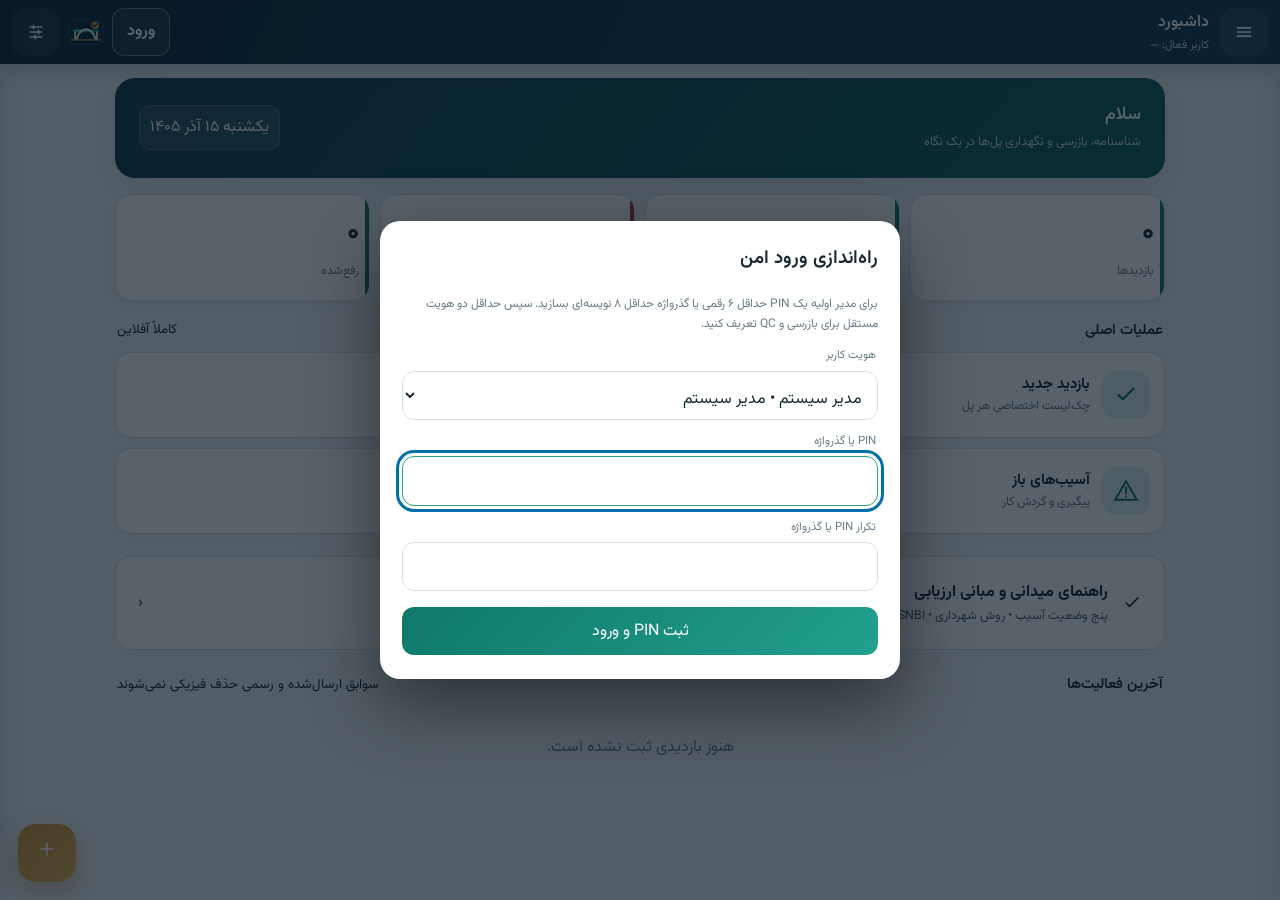
==== commit 1d6c1776: "feat: implement v1.7 P0 inspection governance Add authenticated native workflow controls, independen" ====
--- a/app/src/main/assets/index.html
+++ b/app/src/main/assets/index.html
@@ -11,7 +11,7 @@
 <body>
 <div id="splash" aria-label="صفحه آغازین با پس‌زمینه پل ورسک"><div class="splash-inner"><img class="splash-logo" src="bridge_logo.svg" alt="نشان بازرسی پل"><div class="splash-title">سامانه نگهداری و بازرسی پل</div><div class="bridge-loader"></div><div class="powered">Powered By Daniyal Salimi</div><div class="powered-fa">دانیال سلیمی • سازنده و مالک نرم‌افزار</div></div></div>
 <div class="app">
-<header class="topbar"><button class="iconbtn" onclick="openDrawer('right')" aria-label="منوی اصلی"><svg class="ui-icon" aria-hidden="true"><use href="icons.svg#menu"></use></svg></button><div class="top-title"><b id="pageTitle">داشبورد</b><small id="activeUserLine">کاربر فعال: —</small></div><img class="logo-mini" src="bridge_logo.svg"><button class="iconbtn" onclick="openDrawer('left')" aria-label="ابزارها و تنظیمات"><svg class="ui-icon" aria-hidden="true"><use href="icons.svg#tools"></use></svg></button></header>
+<header class="topbar"><button class="iconbtn" onclick="openDrawer('right')" aria-label="منوی اصلی"><svg class="ui-icon" aria-hidden="true"><use href="icons.svg#menu"></use></svg></button><div class="top-title"><b id="pageTitle">داشبورد</b><small id="activeUserLine">نشست قفل است</small></div><button class="session-button" id="sessionButton" type="button" onclick="toggleSession()" aria-label="ورود امن کاربر">ورود</button><img class="logo-mini" src="bridge_logo.svg" alt=""><button class="iconbtn" onclick="openDrawer('left')" aria-label="ابزارها و تنظیمات"><svg class="ui-icon" aria-hidden="true"><use href="icons.svg#tools"></use></svg></button></header>
 <main>
 <section id="dashboard" class="page active">
  <div class="hero"><div class="hero-row"><div><h2 id="hello">سلام</h2><p>شناسنامه، بازرسی و نگهداری پل‌ها در یک نگاه</p></div><div class="date-chip" id="todayChip">—</div></div></div>
@@ -23,7 +23,7 @@
   <button class="qcard" onclick="go('defects')"><div class="qicon"><svg class="ui-icon" aria-hidden="true"><use href="icons.svg#warning"></use></svg></div><div><b>آسیب‌های باز</b><span>پیگیری و گردش کار</span></div></button>
   <button class="qcard" onclick="go('reports')"><div class="qicon"><svg class="ui-icon" aria-hidden="true"><use href="icons.svg#chart"></use></svg></div><div><b>گزارش‌ها</b><span>PDF، CSV و Excel</span></div></button>
  </div>
- <button class="academy-entry" onclick="go('academy')"><svg class="ui-icon" aria-hidden="true"><use href="icons.svg#check"></use></svg><span><b>راهنمای میدانی و مبانی ارزیابی</b><small>پنج وضعیت آسیب • روش شهرداری • FHWA / SNBI</small></span><span aria-hidden="true">‹</span></button><div class="section-title"><h3>آخرین فعالیت‌ها</h3><div class="btnline"><button class="btn danger compact-btn" onclick="deleteSelected('recent')">حذف انتخابی</button><button class="btn danger compact-btn" onclick="selectAllRecords('recent')">انتخاب همه</button></div></div><div class="list" id="recentList"></div>
+ <button class="academy-entry" onclick="go('academy')"><svg class="ui-icon" aria-hidden="true"><use href="icons.svg#check"></use></svg><span><b>راهنمای میدانی و مبانی ارزیابی</b><small>پنج وضعیت آسیب • روش شهرداری • FHWA / SNBI</small></span><span aria-hidden="true">‹</span></button><div class="section-title"><h3>آخرین فعالیت‌ها</h3><small>سوابق ارسال‌شده و رسمی حذف فیزیکی نمی‌شوند</small></div><div class="list" id="recentList"></div>
 </section>
 
 <section id="bridges" class="page"><div class="card"><div class="card-head"><b>لیست پل‌ها</b><span class="pill blue" id="bridgeCount">۰ پل</span></div><div class="card-body"><div class="searchbar"><input class="input" id="bridgeSearch" type="search" placeholder="جستجوی نام، کد، کاربری یا مشخصات فنی..." oninput="renderBridges()"><button class="btn primary" type="button" onclick="editBridge()">＋ افزودن پل</button><button class="btn" type="button" onclick="uploadBridgeFile()">آپلود فایل پل</button></div><div class="selection-bar"><button class="btn" onclick="selectAllRecords('bridges')">انتخاب همه</button><button class="btn danger" onclick="deleteSelected('bridges')">حذف انتخابی</button></div><div class="notice">فرم شناسنامه فنی دقیقاً از فایل «شناسنامه فنی پل - نشریه ۳۶۷» تولید شده و گزینه‌های منویی آن حفظ شده‌اند.</div></div></div><div id="bridgeList" class="bridge-list"></div></section>
@@ -37,7 +37,7 @@
    <div class="field"><label>تاریخ بازدید (شمسی)</label><button class="input" id="jdateBtn" onclick="openCalendar()">—</button><input type="hidden" id="gdate"></div>
    <div class="field"><label>نوع بازدید</label><select id="visitType"><option>بازدید چشمی مستمر</option><option>بازدید دوره‌ای شش‌ماهه خط و ابنیه</option><option>پس از خرابی</option><option>بازدید ویژه</option><option>بازدید روزانه</option></select></div>
    <div class="field"><label>شیفت</label><select id="shift"><option>روز</option><option>عصر</option><option>شب</option></select></div>
-   <div class="field"><label>نام بازرس *</label><input id="inspectorName" type="text" maxlength="80" autocomplete="name" placeholder="نام و نام خانوادگی بازرس"></div>
+   <div class="field"><label>بازرس احراز‌شده *</label><input id="inspectorName" type="text" maxlength="120" readonly aria-readonly="true" placeholder="ابتدا وارد شوید"><small>نام از هویت احراز‌شده گرفته می‌شود و قابل ورود دستی نیست.</small></div>
   </div>
  </div></div>
  <div class="section-title"><h3>چک‌لیست تخصصی</h3><small>مشاهده، شواهد و ارزیابی قابل پیگیری</small></div>
@@ -45,35 +45,38 @@
  <details class="profile-section international-section"><summary><span>ارزیابی بین‌المللی FHWA / SNBI</span><small>۰ تا ۹ + تفسیر کیفی</small></summary><div class="card-body"><div class="callout">مستقل از امتیاز شهرداری؛ ثبت توسط ارزیاب و بر اساس شواهد. ارزیابی ناقص به‌عنوان سالم گزارش نمی‌شود.</div><div id="internationalForm"></div></div></details>
  <details class="profile-section"><summary><span>ارزیابی کمی عناصر؛ CS1 تا CS4</span><small>اختیاری • با مرجع عنصر</small></summary><div class="card-body"><p>مقدار کل و مقدار هر حالت را با یک واحد وارد کنید. چهار مقدار باید جمعاً برابر مقدار کل باشند.</p><div id="elementAssessments"></div><button class="btn" type="button" onclick="addElementAssessment()">افزودن عنصر</button></div></details>
  <div class="card"><div class="card-head"><b>نام و امضای بازرس</b></div><div class="card-body">
-  <div class="notice">برای ثبت نهایی بازدید، نام دستی و امضای بازرس الزامی است.</div>
+  <div class="notice">امضا به شناسه بازرس احراز‌شده و هش محتوای ارسالی متصل می‌شود. گزارش فقط پس از کنترل کیفیت مستقل رسمی خواهد شد.</div>
   <div class="btnline" style="margin-top:8px"><button class="btn primary" onclick="openSignature('inspector')"><svg class="ui-icon" aria-hidden="true"><use href="icons.svg#signature"></use></svg> ثبت امضای بازرس</button></div>
-  <div class="btnline" style="margin-top:12px"><button class="btn primary" onclick="saveInspection(false)">ذخیره پیش‌نویس</button><button class="btn navy" onclick="saveInspection(true)">ثبت و نهایی‌سازی بازدید</button></div>
+  <div class="btnline" style="margin-top:12px"><button class="btn primary" onclick="saveInspection(false)">ذخیره پیش‌نویس</button><button class="btn navy" onclick="saveInspection(true)">ارسال برای کنترل کیفیت مستقل</button></div>
  </div></div>
 </section>
 
 <section id="drafts" class="page"><div class="searchbar"><input class="input" id="draftSearch" placeholder="جستجو در پیش‌نویس‌ها..." oninput="renderDrafts()"><button class="btn" onclick="selectAllRecords('drafts')">انتخاب همه</button><button class="btn danger" onclick="deleteSelected('drafts')">حذف</button></div><div id="draftList" class="list"></div></section>
-<section id="inspections" class="page"><div class="searchbar"><input class="input" id="insSearch" placeholder="جستجو در بازدیدهای ثبت‌شده..." oninput="renderInspections()"><button class="btn" onclick="selectAllRecords('inspections')">انتخاب همه</button><button class="btn danger" onclick="deleteSelected('inspections')">حذف</button><button class="btn" onclick="exportHistoryZip()">ZIP سوابق</button></div><div id="inspectionList" class="list"></div></section>
+<section id="inspections" class="page"><div class="searchbar"><input class="input" id="insSearch" placeholder="جستجو در گزارش‌های تأییدشده..." oninput="renderInspections()"><button class="btn" onclick="exportHistoryZip()">ZIP سوابق رسمی</button></div><div class="notice">گزارش تأییدشده تغییرناپذیر است؛ اصلاح با نسخه جانشین و ابطال با رکورد مستقل انجام می‌شود.</div><div id="inspectionList" class="list" style="margin-top:10px"></div></section>
+<section id="reviews" class="page"><div class="card"><div class="card-head"><b>صف کنترل کیفیت مستقل</b><span class="pill warning" id="reviewCount">۰ گزارش</span></div><div class="card-body"><div class="notice">بازبین باید هویت و صلاحیت معتبر داشته باشد و نمی‌تواند گزارش خود را تأیید کند. شماره رسمی فقط پس از تأیید صادر می‌شود.</div></div></div><div id="reviewList" class="list"></div></section>
+<section id="criticalFindings" class="page"><div class="card"><div class="card-head"><b>پرونده‌های یافته بحرانی</b><span class="pill danger">اقدام ایمنی</span></div><div class="card-body"><div class="callout urgent">هر یافته اضطراری باید اقدام فوری، تصمیم بهره‌برداری، اعلان، مسئول، مهلت و تأیید مستقل رفع خطر داشته باشد.</div></div></div><div id="criticalList" class="list"></div></section>
+<section id="programs" class="page"><div class="card"><div class="card-head"><b>برنامه بازرسی و موعدها</b></div><div class="card-body"><div class="notice">فاصله پایه باید منبع مصوب داشته باشد. موعد زودتر مبتنی بر ریسک فقط با دلیل مهندسی ثبت می‌شود و برنامه عقب‌افتاده به علت تأخیر نیاز دارد.</div></div></div><div id="programList" class="list"></div></section>
 <section id="defects" class="page"><div class="searchbar"><input class="input" id="defSearch" placeholder="جستجو در آسیب‌ها..." oninput="renderDefects()"><select id="defFilter" onchange="renderDefects()"><option value="open">باز</option><option value="critical">اضطراری</option><option value="all">همه</option></select><button class="btn" onclick="selectAllRecords('defects')">انتخاب همه</button><button class="btn danger" onclick="deleteSelected('defects')">حذف انتخابی</button></div><div id="defectList" class="list"></div></section>
 
 <section id="reports" class="page"><div class="card"><div class="card-head"><b>گزارش‌های خروجی</b></div><div class="card-body"><div class="form-grid"><div class="field"><label>نوع بازه</label><select id="reportPeriod"><option value="day">روزانه</option><option value="month">ماهانه شمسی</option><option value="all">همه سوابق</option></select></div><div class="field"><label>تاریخ / ماه مبنا</label><button class="input" id="reportDateBtn" onclick="openCalendar('report')">—</button></div></div><div class="btnline" style="margin-top:10px"><button class="btn" onclick="exportReport('pdf')">PDF</button><button class="btn" onclick="exportReport('csv')">CSV</button><button class="btn" onclick="exportReport('xlsx')">Excel</button><button class="btn primary" onclick="exportReport('zip')">ZIP کامل</button></div><div class="notice" style="margin-top:12px">گزارش شامل شناسنامه، مشاهدات، امتیازها و پوشش بازرسی است. برای دریافت تصاویر همراه گزارش، ZIP کامل را انتخاب کنید. CSV قالب متنی است و اندازه و رنگ سلول ندارد.</div></div></div><div id="reportSummary"></div></section>
-<section id="users" class="page"><div class="card"><div class="card-head"><b>کاربران و نقش‌ها</b><button class="btn" onclick="editUser()">＋ کاربر</button></div><div class="card-body"><div class="muted">نقش‌ها برای گردش کار محلی هستند؛ هیچ ادعای امنیت شبکه‌ای یا احراز هویت سروری ندارند.</div><div class="selection-bar"><button class="btn" onclick="selectAllRecords('users')">انتخاب همه</button><button class="btn danger" onclick="deleteSelected('users')">حذف انتخابی</button></div></div></div><div id="userList" class="list"></div></section>
+<section id="users" class="page"><div class="card"><div class="card-head"><b>هویت‌ها، نقش‌ها و صلاحیت‌ها</b><button class="btn" onclick="editUser()">＋ هویت حرفه‌ای</button></div><div class="card-body"><div class="notice">عملیات رسمی به نشست دارای PIN، نقش مجاز و صلاحیت معتبر متصل است. هویت دارای سابقه حذف نمی‌شود و فقط با دلیل غیرفعال خواهد شد.</div></div></div><div id="userList" class="list"></div></section>
 <section id="master" class="page"><div class="card"><div class="card-head"><b>اطلاعات پایه و حدود فنی</b></div><div class="card-body"><div class="notice">آستانه‌های مهندسی فقط در صورت وجود منبع معتبر و تأیید سازمانی ثبت شوند. برنامه عدد فنی حدسی تولید نمی‌کند.</div><div id="masterList"></div></div></div></section>
 
 <section id="academy" class="page"><div class="academy-hero"><span class="eyebrow">دفترچه همراه بازرس • ۱.۶.۰</span><h2>از مشاهده تا تصمیم آگاهانه</h2><p>راهنمای میدانی، معنای امتیازها و مستندات مهندسی؛ همیشه آفلاین در دسترس.</p></div><label class="academy-search">جستجو در راهنمای مهندسی<input id="academySearch" type="search" placeholder="مثلاً ع.ا.ب، ترک، امتیاز یا عکس" oninput="renderAcademy()"></label><div id="academyLessons"></div><details class="lesson"><summary><b>منابع و نسخه روش</b></summary><div class="lesson-body"><p>منبع محلی: VELAYAT.xlsx، برگه Ins. Form. روش نرم‌افزار: ۱.۶.۰. نشانی‌ها برای مراجعه و کنترل منبع ارائه شده‌اند؛ جزوه بدون اینترنت قابل استفاده است.</p><ul id="academyReferences"></ul></div></details></section>
 <section id="guide" class="page">
  <div class="card"><div class="card-head"><b>راهنمای استفاده</b><span class="pill blue">راهنمای سریع و کامل</span></div><div class="card-body"><div class="notice">این راهنما برای کاربر تازه‌کار نوشته شده است. هر بخش را باز کنید؛ مراحل به ترتیب عملی توضیح داده شده‌اند.</div></div></div>
  <div class="guide-list">
-  <details class="guide-item" open><summary>۱. شروع کار و کاربر فعال</summary><div><p>از منوی ابزارها وارد «کاربران و نقش‌ها» شوید. کاربر را بسازید، نقش او را تعیین کنید و با «فعال کردن» مشخص کنید ثبت‌های بعدی به نام چه کسی انجام شود.</p><p>قبل از اولین استفاده، از تنظیمات نام سازمان و واحد را کنترل کنید.</p></div></details>
+  <details class="guide-item" open><summary>۱. راه‌اندازی هویت امن و صلاحیت</summary><div><p>در نخستین اجرا برای مدیر سیستم PIN حداقل ۶ رقمی یا گذرواژه حداقل ۸ نویسه‌ای بسازید. سپس از «هویت‌ها، نقش‌ها و صلاحیت‌ها» حداقل یک بازرس و یک بازبین QC مستقل تعریف کنید.</p><p>صلاحیت شامل رشته، مدرک، سابقه، دوره، گواهی، تاریخ انقضا و دامنه انواع بازرسی است و تأیید آن نباید توسط خود شخص انجام شود.</p></div></details>
   <details class="guide-item"><summary>۲. ثبت شناسنامه پل</summary><div><p>از «لیست پل‌ها» گزینه «افزودن پل» را بزنید. فیلدها و گزینه‌های بازشو از فایل شناسنامه فنی نشریه ۳۶۷ ساخته شده‌اند.</p><p>موقعیت پل را می‌توانید از GPS دستگاه بگیرید یا عرض و طول جغرافیایی را دستی وارد کنید.</p></div></details>
   <details class="guide-item"><summary>۳. ثبت بازدید جدید</summary><div><p>«بازدید جدید» را بزنید و در نخستین فیلد پل موردنظر را انتخاب کنید. چک‌لیست بر اساس کاربری، سیستم سازه‌ای، مصالح و اجزای ثبت‌شده همان پل ساخته می‌شود؛ انتخاب‌نکردن شدت به معنی بررسی‌نشدن است.</p><p>گروه‌های چک‌لیست در حالت پیش‌فرض بسته هستند. فلش هر گروه را بزنید تا باز یا بسته شود.</p></div></details>
   <details class="guide-item"><summary>۴. ثبت GPS محل خرابی</summary><div><p>در هر رخداد دکمه «ثبت لوکیشن» را بزنید. بار اول Android مجوز موقعیت مکانی می‌خواهد. برای دقت بهتر، Location/GPS گوشی روشن و فضای دید آسمان مناسب باشد.</p><p>برنامه طول و عرض جغرافیایی، دقت، زمان ثبت و منبع موقعیت را نگه می‌دارد. اگر دقت پایین باشد در همان کارت مشخص می‌شود؛ می‌توانید دوباره ثبت کنید یا لوکیشن را پاک کنید. مختصات دستی ساخته یا حدس زده نمی‌شود.</p></div></details>
   <details class="guide-item"><summary>۵. عکس‌ها و پیوست‌ها</summary><div><p>برای هر رخداد می‌توانید از دوربین عکس بگیرید یا تصویر موجود را انتخاب کنید. تصاویر هر رخداد مستقل‌اند. در خروجی ZIP، عکس‌ها بر اساس بازدید و کد رخداد دسته‌بندی می‌شوند.</p></div></details>
-  <details class="guide-item"><summary>۶. نام و امضای بازرس</summary><div><p>نام و نام خانوادگی بازرس را دستی در فیلد «نام بازرس» وارد کنید؛ همین نام در مشخصات گزارش و پیوست امضا استفاده می‌شود و مستقل از نقش کاربر فعال است. سپس «امضای بازرس» را بزنید و روی کادر سفید امضا کنید. با «ثبت امضا»، تصویر PNG امضا با نام امضاکننده و تاریخ به بازدید پیوست می‌شود و در بسته ZIP داخل پوشه «امضا» قرار می‌گیرد.</p></div></details>
-  <details class="guide-item"><summary>۷. پیش‌نویس و نهایی‌سازی</summary><div><p>برای ادامه در زمان دیگر «ذخیره پیش‌نویس» را بزنید. پیش‌نویس قابل ویرایش است. هنگام نهایی‌سازی، آسیب‌های دارای سطح بالاتر از «ندارد» وارد گردش کار پیگیری می‌شوند.</p><p>نام دستی و امضای بازرس برای ثبت نهایی الزامی‌اند. اقدام اصلاحی و مسئول آن بعداً و مستقل از فرم بازدید، در گردش کار آسیب ثبت می‌شود. نهایی‌سازی به‌صورت تراکنشی انجام می‌شود تا ثبت ناقص ایجاد نشود.</p></div></details>
-  <details class="guide-item"><summary>۸. سوابق، عیوب و گردش کار</summary><div><p>در «سوابق بازدید» جزئیات هر بازدید، PDF و ZIP همان بازدید در دسترس است. در «عیوب و اقدامات اصلاحی» وضعیت عیب، مسئول، نتیجه تعمیر و عکس بعد از تعمیر را ثبت کنید.</p></div></details>
-  <details class="guide-item"><summary>۹. گزارش PDF، Excel، CSV و ZIP</summary><div><p>در «گزارش‌ها» بازه روزانه، ماهانه یا همه سوابق را انتخاب کنید. صفحه/شیت اول «مشخصات گزارش» شامل نام گزارش، تاریخ، بازرس دستی، سازمان و شمار آسیب‌هاست؛ بخش بعد «مشخصات پل» و موقعیت GPS پل را نشان می‌دهد. ستون گزارش، بازرس و GPS پل در جدول چک‌لیست تکرار نمی‌شوند.</p><p>موارد چک‌لیست بر اساس گروه مرتب‌اند؛ نام گروه یک‌بار و موارد زیر آن نمایش داده می‌شوند. ZIP کامل علاوه بر گزارش‌ها، JSON پل‌ها و بازدیدها و پوشه‌های عکس و امضا را نگه می‌دارد. لینک نام تصویر در Excel به مسیر نسبی همان عکس در بسته ZIP اشاره می‌کند.</p></div></details>
+  <details class="guide-item"><summary>۶. هویت و امضای بازرس</summary><div><p>نام بازرس از نشست احراز‌شده خوانده می‌شود و قابل ورود دستی نیست. «امضای بازرس» را ثبت کنید؛ فایل امضا به شناسه همان کاربر متصل می‌شود و هنگام ارسال به هش محتوای بازدید پیوند می‌خورد.</p></div></details>
+  <details class="guide-item"><summary>۷. پیش‌نویس، ارسال و کنترل کیفیت</summary><div><p>پیش‌نویس قابل ویرایش و حذف است. «ارسال برای کنترل کیفیت مستقل» رکورد میدانی را قفل و snapshot نسخه را نگهداری می‌کند؛ این مرحله هنوز گزارش رسمی نیست.</p><p>بازبین واجدصلاحیت دیگری گزارش را با نظر مستند تأیید یا برای اصلاح بازمی‌گرداند. شماره رسمی یکتا فقط پس از تأیید صادر می‌شود.</p></div></details>
+  <details class="guide-item"><summary>۸. سوابق، ابطال و یافته بحرانی</summary><div><p>گزارش تأییدشده حذف یا بازنویسی نمی‌شود. اصلاح، نسخه جانشین با پیوند به اصل می‌سازد و ابطال، دلیل و تأیید مستقل را بدون حذف اصل ثبت می‌کند.</p><p>یافته اضطراری تا ثبت اقدام فوری، تصمیم بهره‌برداری، اعلان، مسئول و مهلت ارسال نمی‌شود؛ بستن پرونده نیز به مدرک رفع خطر و تأیید مستقل نیاز دارد.</p></div></details>
+  <details class="guide-item"><summary>۹. گزارش PDF، Excel، CSV و ZIP</summary><div><p>خروجی رسمی فقط از گزارش‌های تأییدشده و باطل‌نشده ساخته می‌شود و شماره گزارش، هویت بازرس، بازبین QC و نسخه را نشان می‌دهد. رکوردهای در انتظار QC یا بازگشتی خروجی رسمی ندارند.</p><p>ZIP کامل علاوه بر گزارش‌ها، JSON پل‌ها و بازدیدها و پوشه‌های عکس و امضا را نگه می‌دارد. لینک نام تصویر در Excel به مسیر نسبی همان عکس در بسته ZIP اشاره می‌کند.</p></div></details>
   <details class="guide-item"><summary>۱۰. منطق چک‌لیست پویا</summary><div><p>برای پل راه، نوع روسازی ثبت‌شده تعیین می‌کند موارد آسفالتی، بتنی یا عمومی کدام‌اند. برای پل راه‌آهن، موارد ریل و هندسه خط نمایش داده می‌شوند؛ بالاست فقط برای خط بالاستی و بست مستقیم فقط برای خطِ متصل مستقیم به عرشه می‌آید.</p><p>وجود هر جزء نیز مستقل کنترل می‌شود؛ برای نمونه اگر نرده یا پیاده‌رو «وجود ندارد» باشد، موارد همان جزء حذف می‌شوند. خرابی‌های مصالح برای عضو مربوط ساخته می‌شوند؛ مانند خرابی بتن پایه و خرابی فولاد تیرها، بدون نمایش دستهٔ مصالح نامرتبط.</p></div></details>
-  <details class="guide-item"><summary>۱۱. پشتیبان‌گیری و بازیابی</summary><div><p>در تنظیمات ← «داده و پشتیبان»، پشتیبان کامل بسازید. بسته شامل داده‌ها، کاربران، تنظیمات، بازدیدها، عکس‌ها و امضاهاست.</p><p>برای بازیابی، فایل ZIP را انتخاب کنید. برنامه قبل از تغییر داده‌ها، ساختار و checksumها را کنترل می‌کند، خلاصه نشان می‌دهد و یک پشتیبان ایمنی از وضعیت فعلی می‌سازد. در صورت خطا، داده فعلی نباید با بسته ناقص جایگزین شود.</p></div></details>
+  <details class="guide-item"><summary>۱۱. برنامه بازدید، پشتیبان و بازیابی</summary><div><p>در «برنامه بازرسی و موعدها»، موعد و مبنای مصوب را برای هر پل ثبت کنید. تغییر زودتر بر اساس ریسک و تأخیر از موعد باید دلیل داشته باشد.</p><p>پشتیبان شامل داده، audit زنجیره‌شده، عکس و امضاست؛ verifierهای PIN عمداً منتقل نمی‌شوند. پس از بازیابی معتبر، مدیر سیستم باید PIN را دوباره راه‌اندازی کند.</p></div></details>
   <details class="guide-item"><summary>۱۲. تنظیمات ظاهر و حالت شب</summary><div><p>از «نمایش و ظاهر» حالت روز/شب، فونت‌ها، اندازه متن، تراکم، کنتراست و سایر گزینه‌ها را تنظیم کنید. اگر خوانایی اولویت دارد، پیش‌تنظیم «خوانایی بالا» مناسب است.</p></div></details>
   <details class="guide-item"><summary>۱۳. نکات ایمنی داده و خطایابی</summary><div><p>قبل از بازیابی یا تغییر عمده، یک Backup جدید بگیرید. اگر GPS پاسخ نداد، مجوز Location و روشن بودن سرویس موقعیت را بررسی کنید. اگر دوربین لغو شود، پیش‌نویس باید باقی بماند.</p><p>این برنامه آفلاین طراحی شده و دسترسی اینترنت زمان اجرا ندارد. چک‌لیست کمک‌یار بازرسی چشمی است و جایگزین قضاوت مهندس واجدصلاحیت، آزمایش تکمیلی یا دستورالعمل مصوب مالک پل نیست.</p></div></details>
  </div>
@@ -113,13 +116,14 @@
 
 <div class="scrim" id="scrim" onclick="closeDrawers()"></div>
 <aside class="drawer right" id="rightDrawer"><div class="drawer-head"><img src="bridge_logo.svg"><b>سامانه نگهداری و بازرسی پل</b><small id="drawerUser">کاربر فعال</small></div><div class="menu" id="mainMenu">
-<button onclick="go('dashboard')"><span class="mi"><svg class="ui-icon" aria-hidden="true"><use href="icons.svg#home"></use></svg></span>داشبورد</button><button onclick="go('bridges')"><span class="mi"><svg class="ui-icon" aria-hidden="true"><use href="icons.svg#pin"></use></svg></span>لیست پل‌ها</button><button onclick="newInspection()"><span class="mi"><svg class="ui-icon" aria-hidden="true"><use href="icons.svg#check"></use></svg></span>بازدید جدید</button><button onclick="go('drafts')"><span class="mi"><svg class="ui-icon" aria-hidden="true"><use href="icons.svg#report"></use></svg></span>پیش‌نویس‌ها</button><button onclick="go('inspections')"><span class="mi"><svg class="ui-icon" aria-hidden="true"><use href="icons.svg#report"></use></svg></span>بازدیدهای ثبت‌شده</button><button onclick="go('defects')"><span class="mi"><svg class="ui-icon" aria-hidden="true"><use href="icons.svg#warning"></use></svg></span>آسیب‌ها و اقدامات اصلاحی</button><button onclick="go('reports')"><span class="mi"><svg class="ui-icon" aria-hidden="true"><use href="icons.svg#chart"></use></svg></span>گزارش‌ها</button></div></aside>
-<aside class="drawer left" id="leftDrawer"><div class="drawer-head"><b>ابزارها و تنظیمات</b><small>مدیریت آفلاین سامانه</small></div><div class="menu"><button onclick="go('users')"><span class="mi"><svg class="ui-icon" aria-hidden="true"><use href="icons.svg#users"></use></svg></span>کاربران و نقش‌ها</button><button onclick="go('master')"><span class="mi"><svg class="ui-icon" aria-hidden="true"><use href="icons.svg#settings"></use></svg></span>اطلاعات پایه و حدود فنی</button><button onclick="go('settings')"><span class="mi"><svg class="ui-icon" aria-hidden="true"><use href="icons.svg#tools"></use></svg></span>تنظیمات</button><button onclick="go('academy')"><span class="mi"><svg class="ui-icon" aria-hidden="true"><use href="icons.svg#check"></use></svg></span>راهنمای میدانی و امتیازدهی</button><button onclick="go('guide')"><span class="mi"><svg class="ui-icon" aria-hidden="true"><use href="icons.svg#check"></use></svg></span>راهنمای استفاده</button><button onclick="backupAll()"><span class="mi"><svg class="ui-icon" aria-hidden="true"><use href="icons.svg#backup"></use></svg></span>پشتیبان‌گیری</button></div></aside>
+<button onclick="go('dashboard')"><span class="mi"><svg class="ui-icon" aria-hidden="true"><use href="icons.svg#home"></use></svg></span>داشبورد</button><button onclick="go('bridges')"><span class="mi"><svg class="ui-icon" aria-hidden="true"><use href="icons.svg#pin"></use></svg></span>لیست پل‌ها</button><button onclick="newInspection()"><span class="mi"><svg class="ui-icon" aria-hidden="true"><use href="icons.svg#check"></use></svg></span>بازدید جدید</button><button onclick="go('drafts')"><span class="mi"><svg class="ui-icon" aria-hidden="true"><use href="icons.svg#report"></use></svg></span>پیش‌نویس‌ها و بازگشتی‌ها</button><button onclick="go('reviews')"><span class="mi"><svg class="ui-icon" aria-hidden="true"><use href="icons.svg#check"></use></svg></span>صف کنترل کیفیت</button><button onclick="go('inspections')"><span class="mi"><svg class="ui-icon" aria-hidden="true"><use href="icons.svg#report"></use></svg></span>گزارش‌های رسمی</button><button onclick="go('criticalFindings')"><span class="mi"><svg class="ui-icon" aria-hidden="true"><use href="icons.svg#warning"></use></svg></span>یافته‌های بحرانی</button><button onclick="go('defects')"><span class="mi"><svg class="ui-icon" aria-hidden="true"><use href="icons.svg#warning"></use></svg></span>آسیب‌ها و اقدامات اصلاحی</button><button onclick="go('reports')"><span class="mi"><svg class="ui-icon" aria-hidden="true"><use href="icons.svg#chart"></use></svg></span>گزارش‌ها</button></div></aside>
+<aside class="drawer left" id="leftDrawer"><div class="drawer-head"><b>ابزارها و تنظیمات</b><small>مدیریت آفلاین سامانه</small></div><div class="menu"><button onclick="go('users')"><span class="mi"><svg class="ui-icon" aria-hidden="true"><use href="icons.svg#users"></use></svg></span>هویت‌ها و صلاحیت‌ها</button><button onclick="go('programs')"><span class="mi"><svg class="ui-icon" aria-hidden="true"><use href="icons.svg#settings"></use></svg></span>برنامه بازرسی و موعدها</button><button onclick="go('master')"><span class="mi"><svg class="ui-icon" aria-hidden="true"><use href="icons.svg#settings"></use></svg></span>اطلاعات پایه و حدود فنی</button><button onclick="go('settings')"><span class="mi"><svg class="ui-icon" aria-hidden="true"><use href="icons.svg#tools"></use></svg></span>تنظیمات</button><button onclick="go('academy')"><span class="mi"><svg class="ui-icon" aria-hidden="true"><use href="icons.svg#check"></use></svg></span>راهنمای میدانی و امتیازدهی</button><button onclick="go('guide')"><span class="mi"><svg class="ui-icon" aria-hidden="true"><use href="icons.svg#check"></use></svg></span>راهنمای استفاده</button><button onclick="backupAll()"><span class="mi"><svg class="ui-icon" aria-hidden="true"><use href="icons.svg#backup"></use></svg></span>پشتیبان‌گیری</button></div></aside>
 
 <div class="modal" id="calendarModal"><div class="sheet" data-swipe-sheet="bottom"><div class="sheetbar"></div><div class="calendar-head"><button class="btn" onclick="calMove(-1)">‹</button><b id="calTitle">—</b><button class="btn" onclick="calMove(1)">›</button></div><div class="cal-grid" id="calGrid"></div><div class="btnline" style="margin-top:10px"><button class="btn" onclick="closeModal('calendarModal')">انصراف</button><button class="btn primary" onclick="calToday()">امروز</button></div></div></div>
 <div class="modal" id="signatureModal"><div class="sheet" data-swipe-sheet="bottom"><div class="sheetbar"></div><h3>امضای دستی</h3><canvas id="signatureCanvas" class="signature"></canvas><div class="btnline" style="margin-top:10px"><button class="btn" onclick="clearSignature()">پاک کردن</button><button class="btn primary" onclick="saveSignature()">ثبت امضا</button></div></div></div>
 <div class="modal" id="annotateModal"><div class="sheet" data-swipe-sheet="bottom"><div class="sheetbar"></div><h3>علامت‌گذاری روی تصویر</h3><canvas id="annotateCanvas" class="annotate"></canvas><div class="btnline" style="margin-top:10px"><button class="btn" onclick="closeModal('annotateModal')">انصراف</button><button class="btn primary" onclick="saveAnnotatedPhoto()">ذخیره تصویر</button></div></div></div>
 <div class="modal" id="genericModal"><div class="sheet" data-swipe-sheet="bottom"><div class="sheetbar"></div><h3 id="genericTitle"></h3><div id="genericBody"></div><div id="genericActions" class="btnline" style="margin-top:12px"></div></div></div>
+<div class="modal auth-modal" id="authModal" role="dialog" aria-modal="true" aria-labelledby="authTitle"><div class="sheet auth-sheet"><h3 id="authTitle">ورود امن</h3><p id="authHelp" class="muted"></p><div class="field"><label for="authUser">هویت کاربر</label><select id="authUser" autocomplete="username"></select></div><div class="field"><label for="authPin">PIN یا گذرواژه</label><input id="authPin" type="password" inputmode="numeric" autocomplete="current-password" minlength="6" maxlength="64"></div><div class="field" id="authPinConfirmField" hidden><label for="authPinConfirm">تکرار PIN یا گذرواژه</label><input id="authPinConfirm" type="password" inputmode="numeric" autocomplete="new-password" minlength="6" maxlength="64"></div><div id="authError" class="inline-error" role="alert" tabindex="-1" aria-live="assertive"></div><div class="btnline"><button class="btn primary" id="authSubmit" type="button" onclick="submitAuthentication()">ورود</button><button class="btn" id="authCancel" type="button" onclick="closeModal('authModal')">انصراف</button></div></div></div>
 <div class="toast" id="toast"></div>
 
 <script src="js/bridge.js"></script>
@@ -139,5 +143,6 @@
 <script src="js/appearance.js"></script>
 <script src="js/gestures.js"></script>
 <script src="js/engineering.js"></script>
+<script src="js/governance.js"></script>
 
 </body></html>
--- a/app/src/main/assets/css/professional.css
+++ b/app/src/main/assets/css/professional.css
@@ -25,9 +25,11 @@
 .score-grid{display:grid;grid-template-columns:repeat(3,minmax(0,1fr));gap:10px;margin-top:16px}
 .score-tile{display:flex;flex-direction:column;gap:6px;background:var(--card,#fff);border:1px solid var(--line,#d7e2e8);border-radius:14px;padding:16px;min-width:0}.score-tile small{color:var(--ink-muted);font-size:.78rem}.score-tile strong{font-size:1.45rem;line-height:1.65}.score-tile span{font-size:.72rem;color:var(--ink-muted)}
 .checklist-tools{display:flex;flex-wrap:wrap;gap:8px;margin-block:10px}.checklist-tools .btn{flex:1;min-width:150px}
+.section-title{flex-wrap:wrap;gap:6px 14px}.section-title small{max-width:100%;white-space:normal;overflow-wrap:anywhere}
 .checkcat{border-radius:16px;overflow:hidden;margin-block:14px}.checkcat-title{padding:16px;gap:12px;min-height:72px}.checkcat-title-main{align-items:flex-start}.checkcat-meta{flex:none}.checkcat-meta small{font-size:.7rem}
-.checkitem-title{align-items:flex-start}.checkitem-title h4{font-size:1rem;line-height:1.8}.checkitem{padding:16px 12px}.item-base-code,.category-code{font-size:.75rem;flex:none}
-.checkitem .marquee-text,.checkcat .marquee-text{white-space:normal;overflow:visible}.checkitem .marquee-track,.checkcat .marquee-track{display:block;animation:none!important;transform:none!important}.checkitem .marquee-track>span,.checkcat .marquee-track>span{white-space:normal}.checkitem .marquee-track>span[aria-hidden],.checkcat .marquee-track>span[aria-hidden]{display:none}
+.checkitem-title{align-items:flex-start}.checkitem-title h4{align-items:flex-start;font-size:1rem;line-height:1.8}.checkitem-title .occurrence-add{flex:none}.checkitem{padding:16px 12px}.item-base-code,.category-code{font-size:.75rem;flex:none}
+.checkitem .marquee-text,.checkcat .marquee-text{white-space:normal;overflow:visible;contain:none;mask-image:none;-webkit-mask-image:none}.checkitem .marquee-track,.checkcat .marquee-track{display:block;width:auto;max-width:100%;min-width:0;animation:none!important;transform:none!important}.checkitem .marquee-track>span,.checkcat .marquee-track>span{display:block;white-space:normal;overflow-wrap:anywhere}.checkitem .marquee-track>span[aria-hidden],.checkcat .marquee-track>span[aria-hidden]{display:none}
+.checkcat .checkcat-title-main>.marquee-text{white-space:normal;overflow:visible;text-overflow:clip}
 .severity-group{display:grid!important;grid-template-columns:repeat(5,minmax(0,1fr));gap:6px!important;min-width:0}.sev-choice{padding:7px 3px!important;font-size:.78rem;min-width:0!important;border-radius:9px!important}.sev-choice[aria-pressed="true"]{outline:2px solid currentColor;outline-offset:1px;font-weight:700}
 .sev-uninspectable,.sev-choice.selected.sev-uninspectable{background:#e9e6f5!important;color:#594180!important;border-color:#79619f!important}
 .item-occurrence[data-assessed="false"] .assessment-state{color:var(--ink-muted)}.item-occurrence[data-applicable="false"]{border-inline-start:3px solid #778896}.item-note{width:100%;resize:vertical;min-height:72px;border-radius:10px;padding:10px}
@@ -43,3 +45,15 @@
 @media(min-width:1000px){.page{max-width:1050px;margin-inline:auto}.lesson-body{max-width:80ch}.academy-entry{padding:22px}}
 @media(prefers-reduced-motion:reduce){*,*::before,*::after{animation:none!important;transition:none!important;scroll-behavior:auto!important}}
 [hidden]{display:none!important}
+
+/* v1.7 governance, identity, QC and critical-safety workflow */
+.session-button{min-width:58px;min-height:48px;border:1px solid #ffffff55;border-radius:12px;background:#ffffff14;color:#fff;padding:7px 10px;font-weight:700}.session-button.session-unlocked{background:#dff5ec;color:#145d43;border-color:#8ccbb4}.topbar button:disabled,.btn:disabled{opacity:.58;cursor:wait;filter:none}
+.auth-modal{align-items:center;padding:16px}.auth-sheet{max-width:520px;border-radius:20px;padding:22px;box-shadow:0 24px 70px #0007}.auth-sheet h3{margin-top:0}.auth-sheet .field{margin-block:12px}.auth-sheet .btnline{margin-top:16px}.auth-sheet .btnline .btn{flex:1}
+.inline-error{padding:10px 12px;margin-block:10px;border-radius:10px;background:var(--danger-bg);color:var(--danger-ink);border-inline-start:4px solid #c2393f;overflow-wrap:anywhere}.inline-error:empty{display:none}
+input[readonly]{background:var(--surface-muted);color:var(--ink-muted);cursor:not-allowed}
+.pill.warning{background:var(--warning-bg);color:var(--warning-ink);border-color:#d7a13c}.pill.danger{background:var(--danger-bg);color:var(--danger-ink);border-color:#d88990}
+.workflow-banner{display:flex;align-items:center;justify-content:space-between;gap:12px;padding:13px 14px;margin-block:10px;border:1px solid var(--line);border-inline-start:5px solid var(--accent);border-radius:12px;background:var(--surface-muted)}.workflow-banner.urgent{border-inline-start-color:#c2393f;background:var(--danger-bg);color:var(--danger-ink)}
+.review-facts{display:grid;grid-template-columns:repeat(2,minmax(0,1fr));gap:8px;margin-block:14px}.review-facts>div{padding:10px;border-radius:10px;background:var(--surface-muted);min-width:0}.review-facts dt{font-size:.72rem;color:var(--ink-muted)}.review-facts dd{margin:3px 0 0;overflow-wrap:anywhere}.hash-value{direction:ltr;text-align:left;font:600 .7rem ui-monospace,SFMono-Regular,Consolas,monospace;word-break:break-all}
+.governance-fieldset{border:1px solid var(--line);border-radius:12px;margin-block:12px;padding:10px 12px}.governance-fieldset legend{font-weight:700;padding-inline:6px}.check-option{display:flex;align-items:center;gap:9px;min-height:48px;padding:6px}.check-option input{width:22px;height:22px;flex:none;accent-color:var(--accent)}
+.critical-case{border-inline-start:5px solid var(--gold)}.critical-case.is-overdue{border-inline-start-color:#c2393f;background:color-mix(in srgb,var(--danger-bg) 42%,var(--card))}.sev-unknown,.severity-badge.sev-unknown{background:var(--danger-bg);color:var(--danger-ink);border-color:#c2393f}.sev-choice.selected.sev-unknown{outline:3px solid #c2393f}
+@media(max-width:580px){.topbar .logo-mini{display:none}.session-button{min-width:52px;padding-inline:8px}.review-facts{grid-template-columns:1fr}.auth-modal{padding:10px}.auth-sheet{border-radius:18px}}
